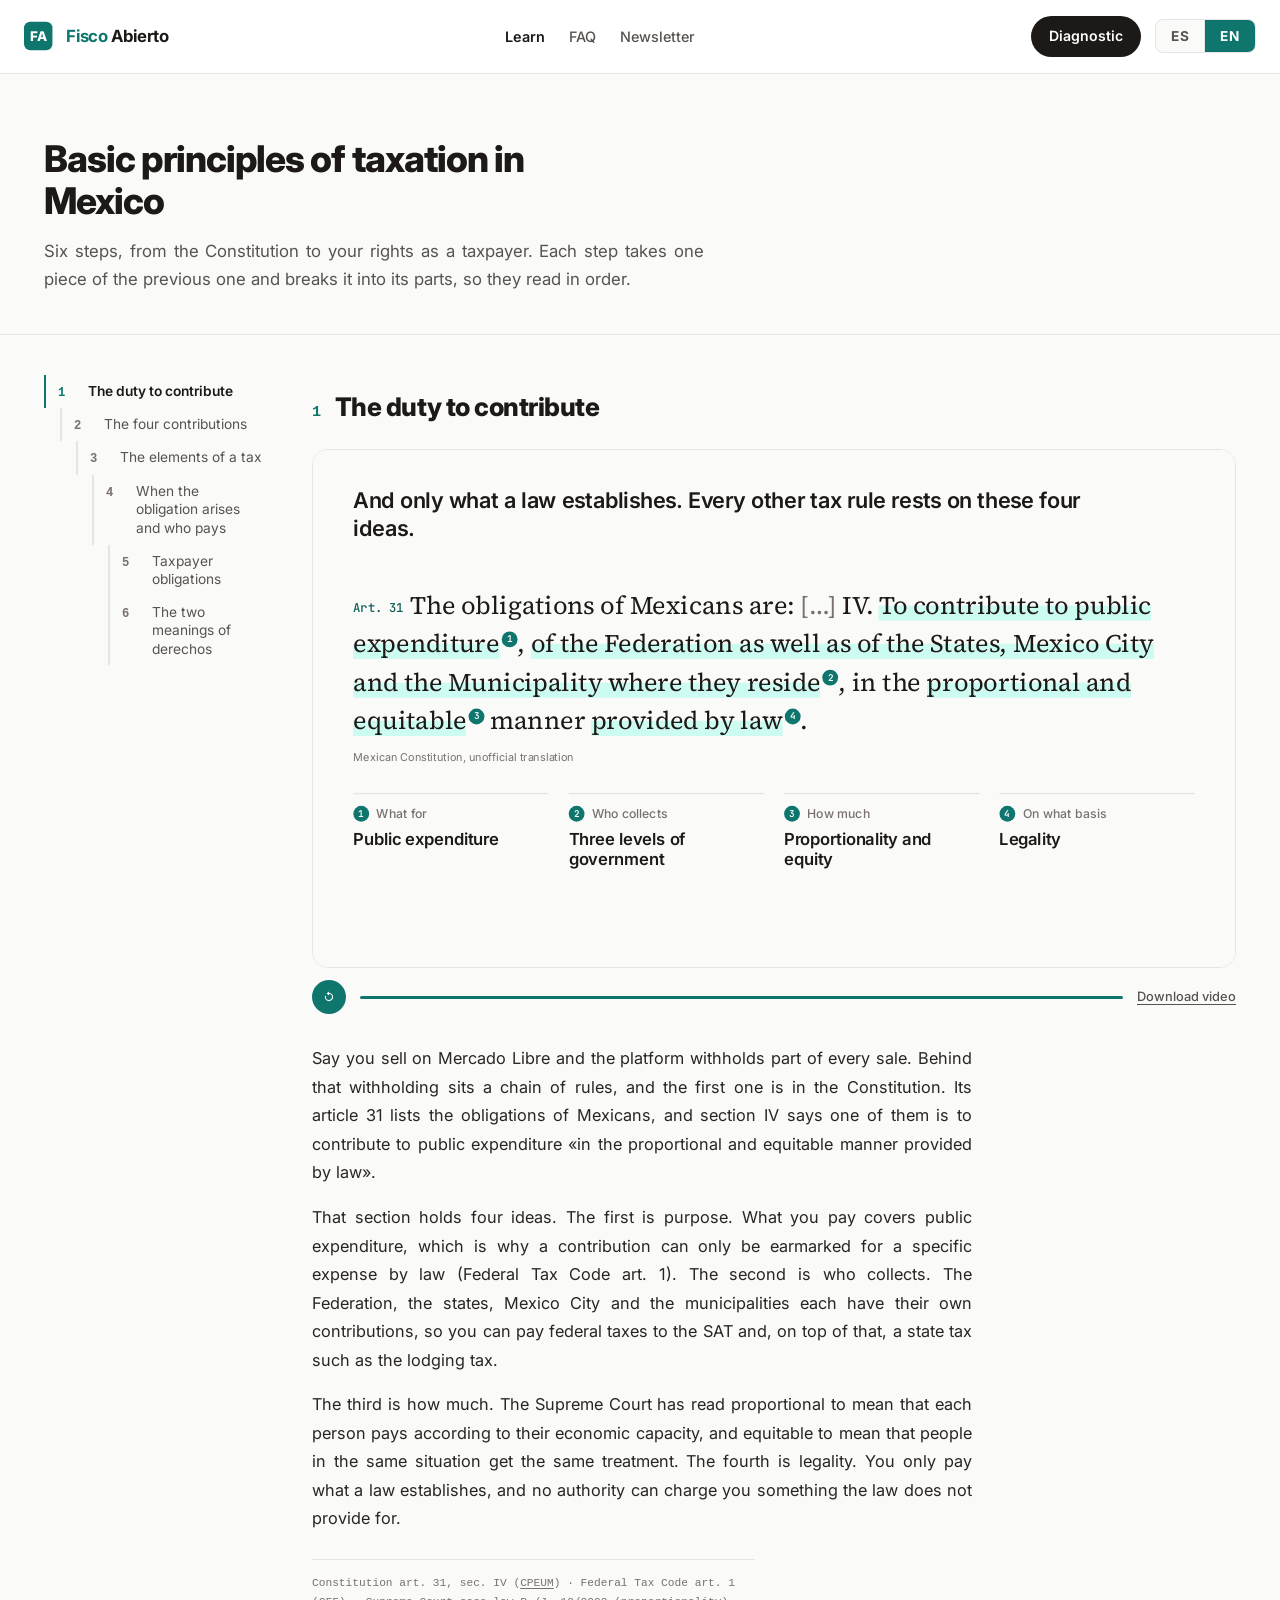
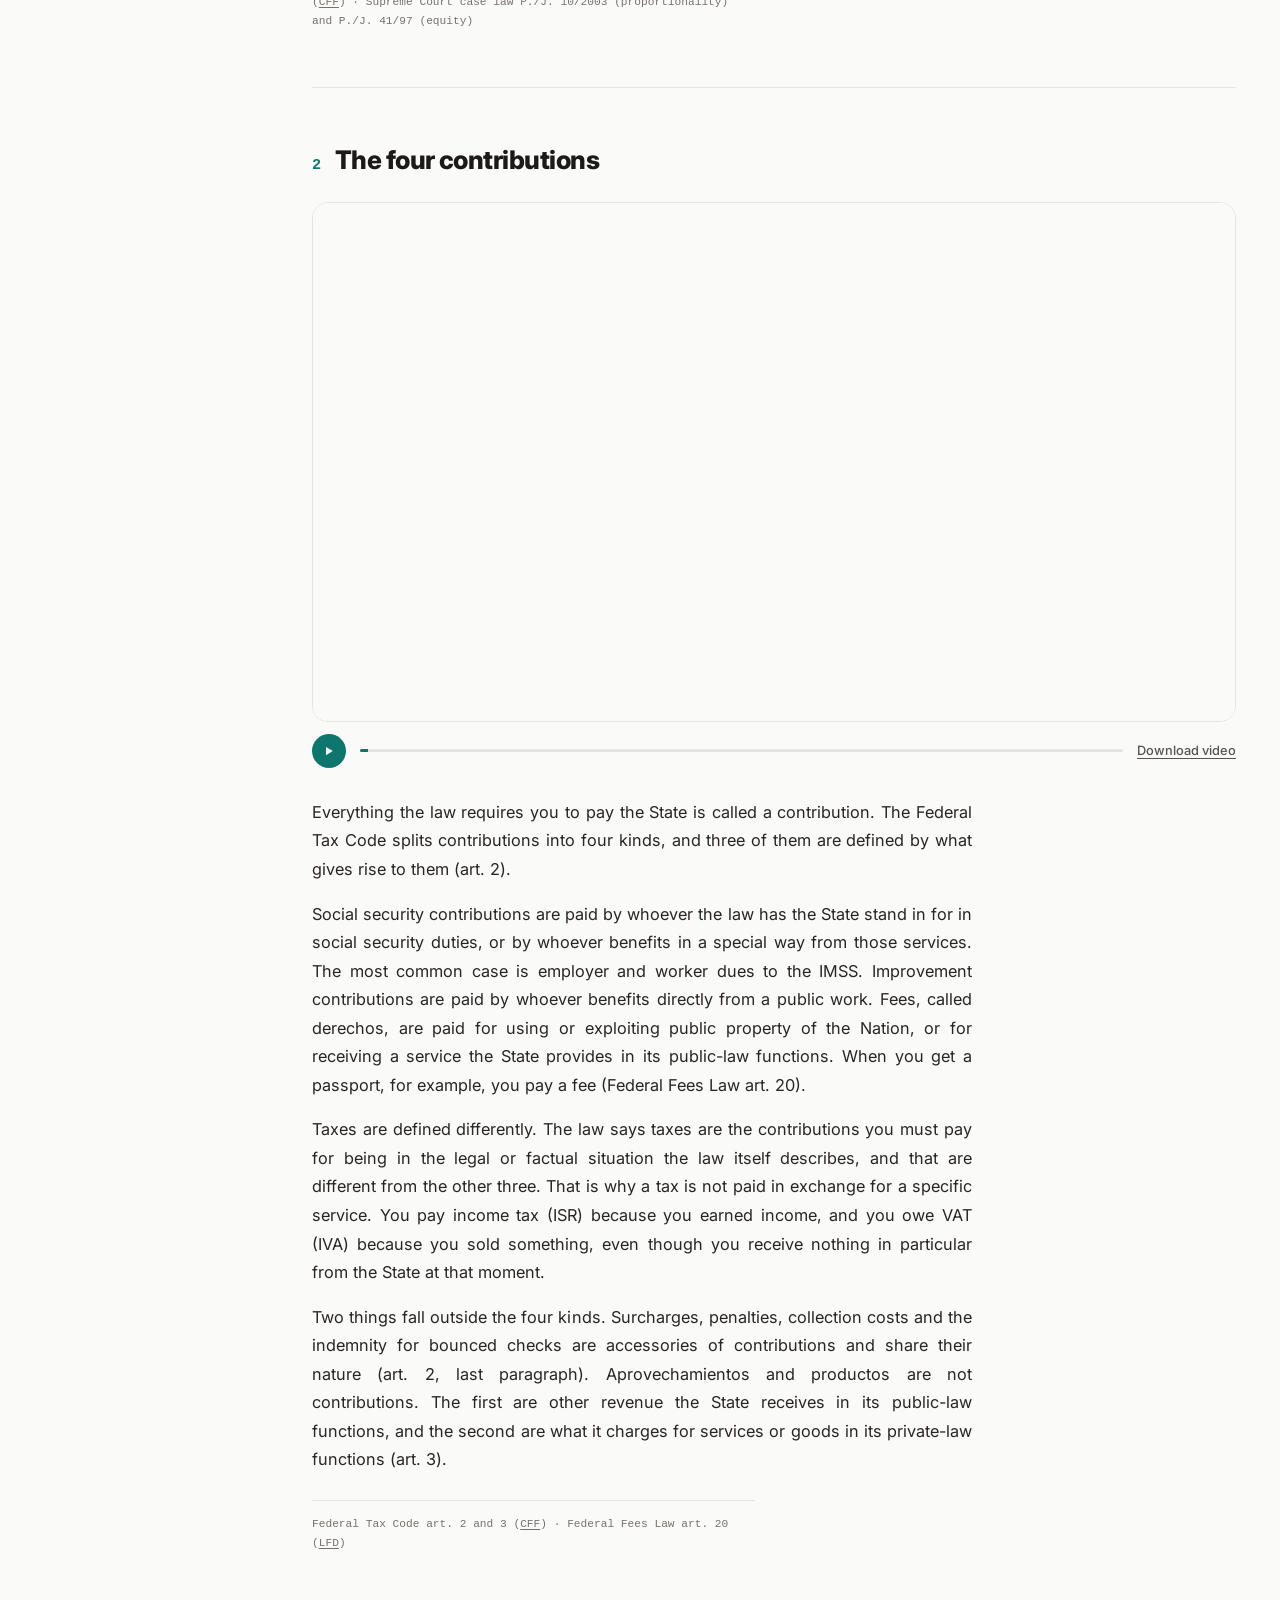
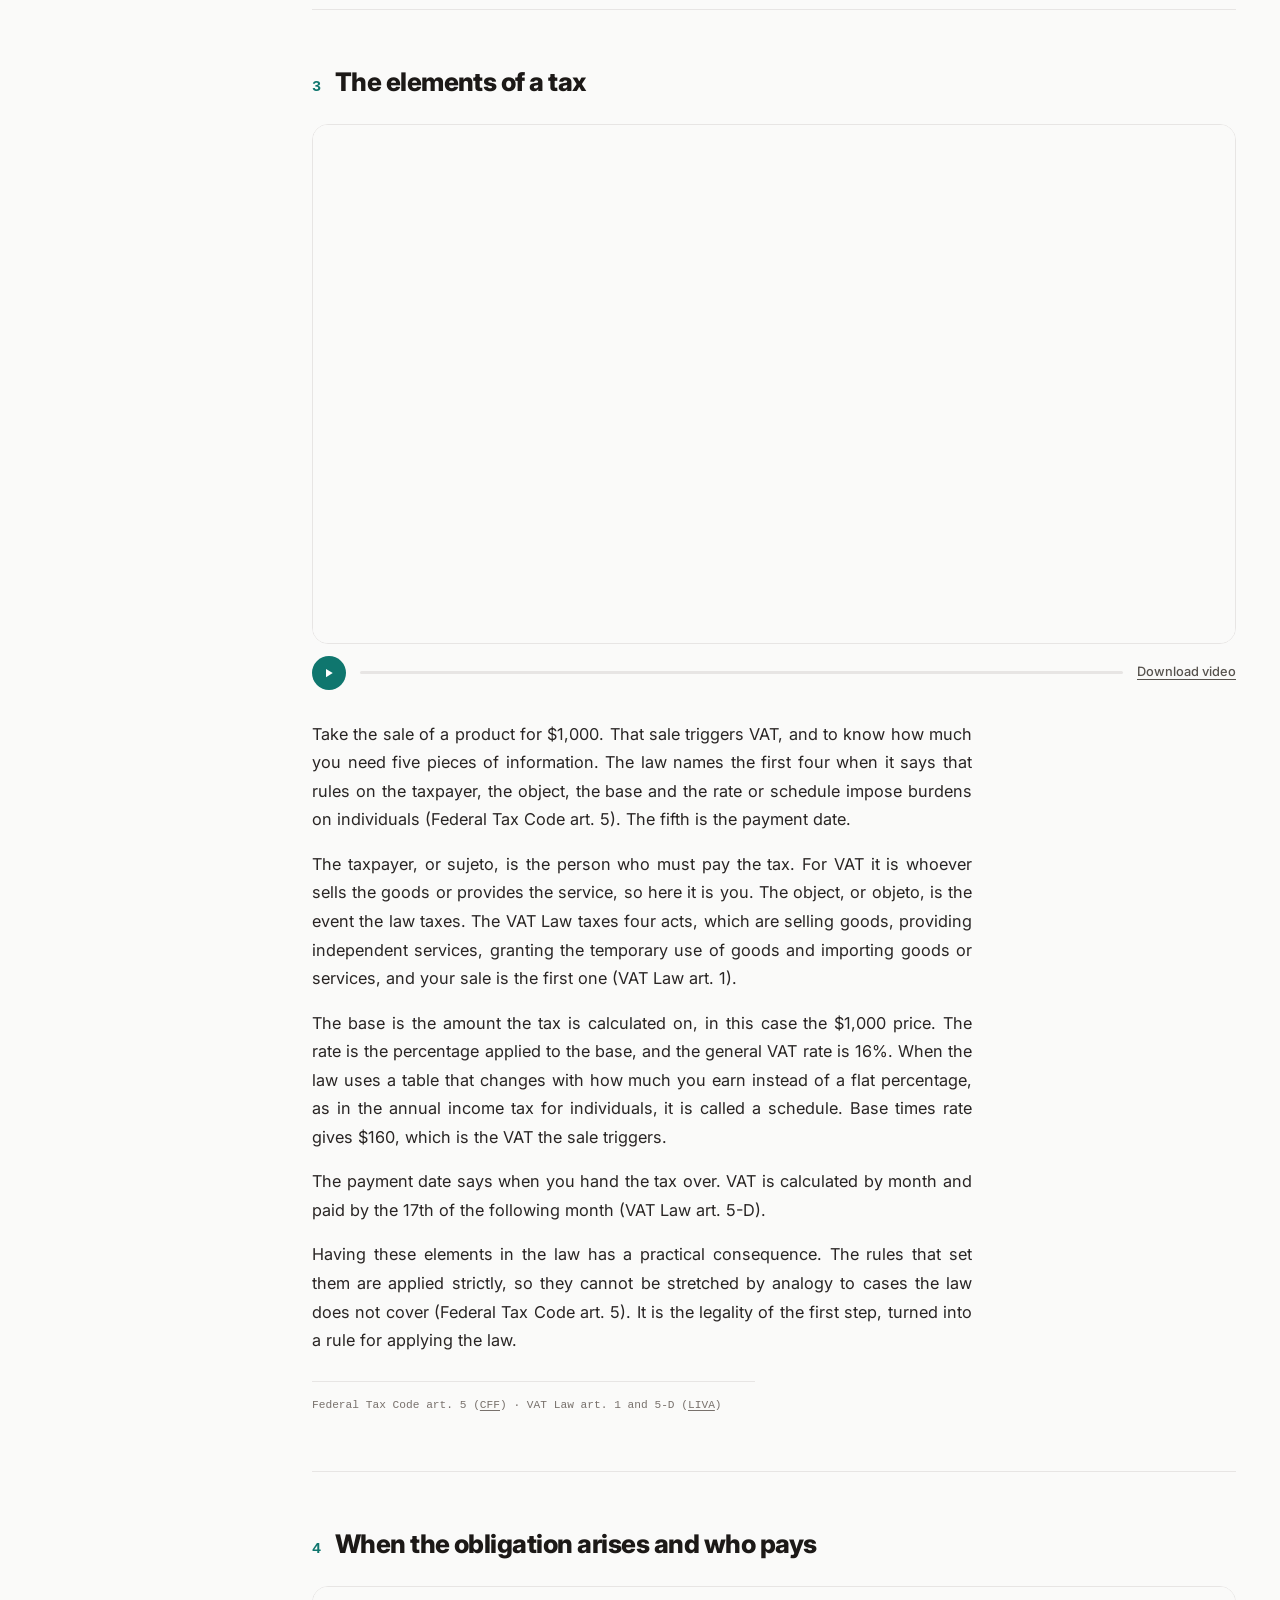
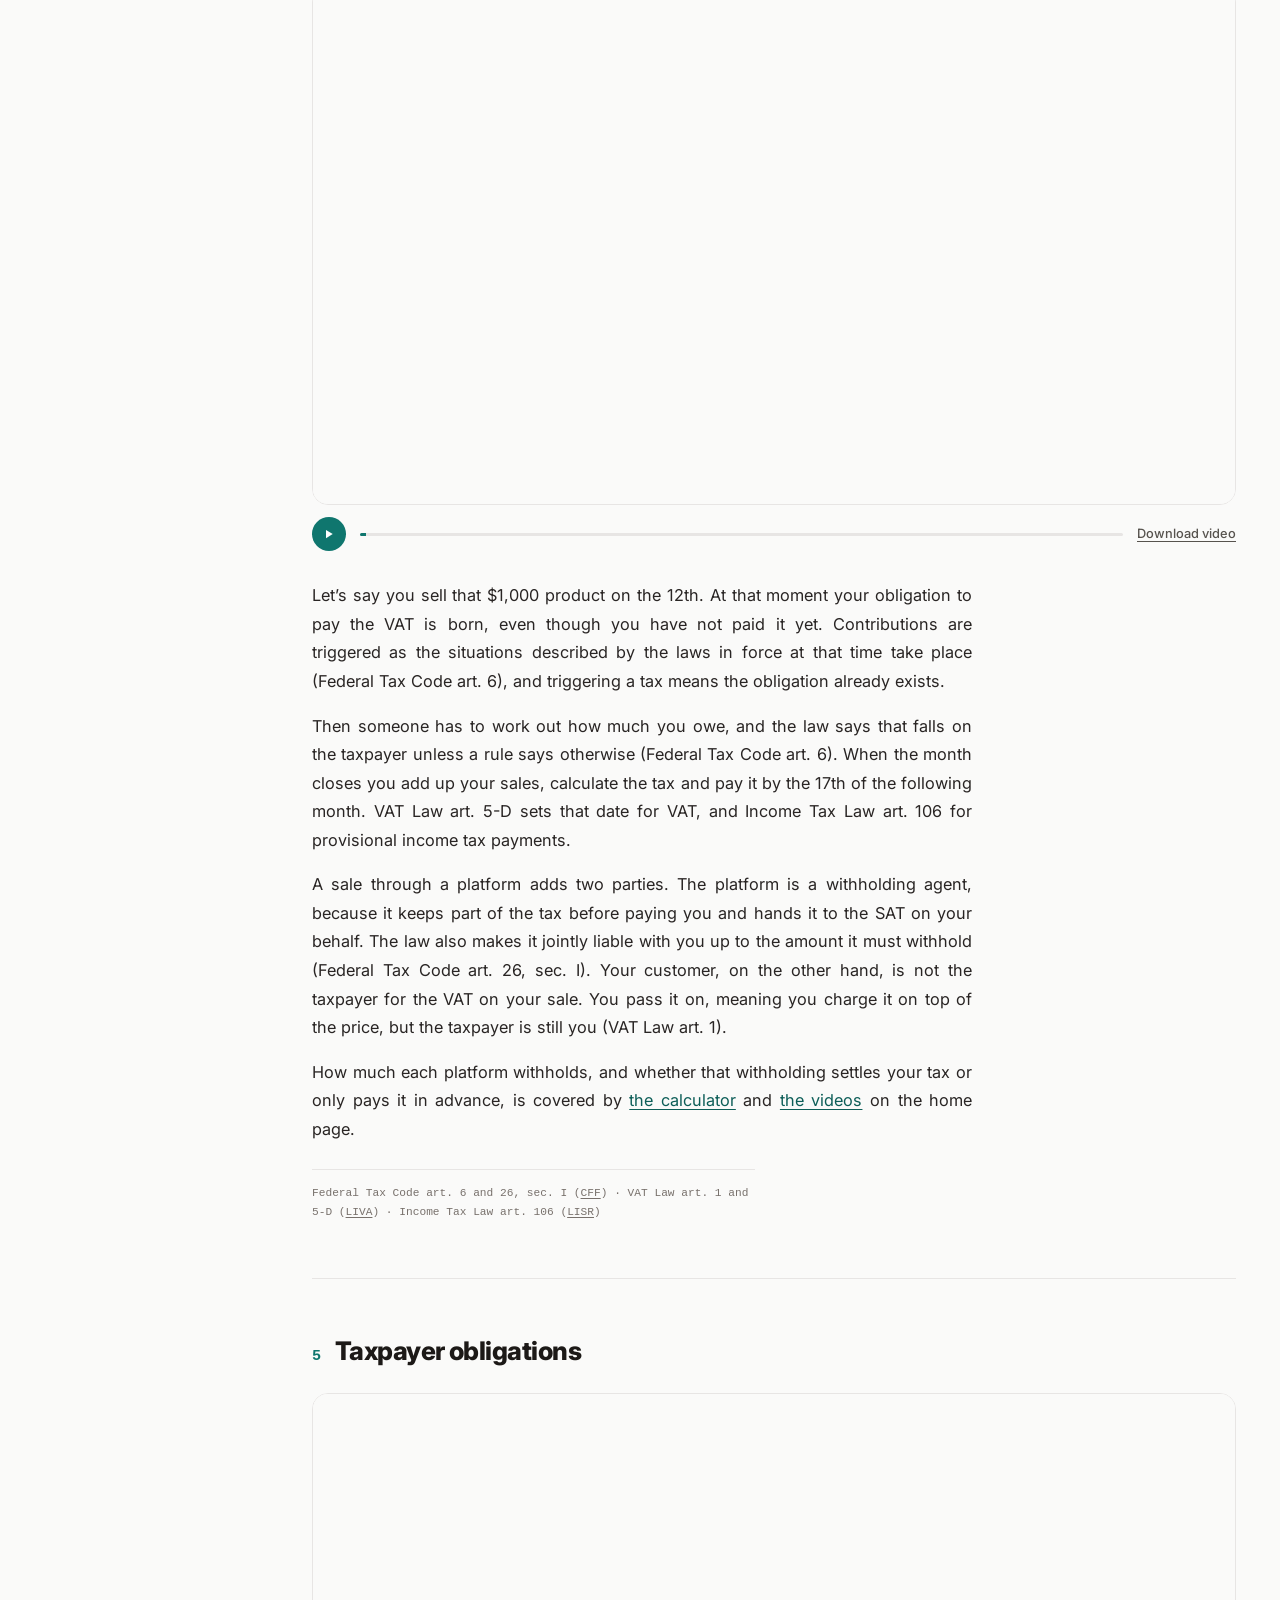
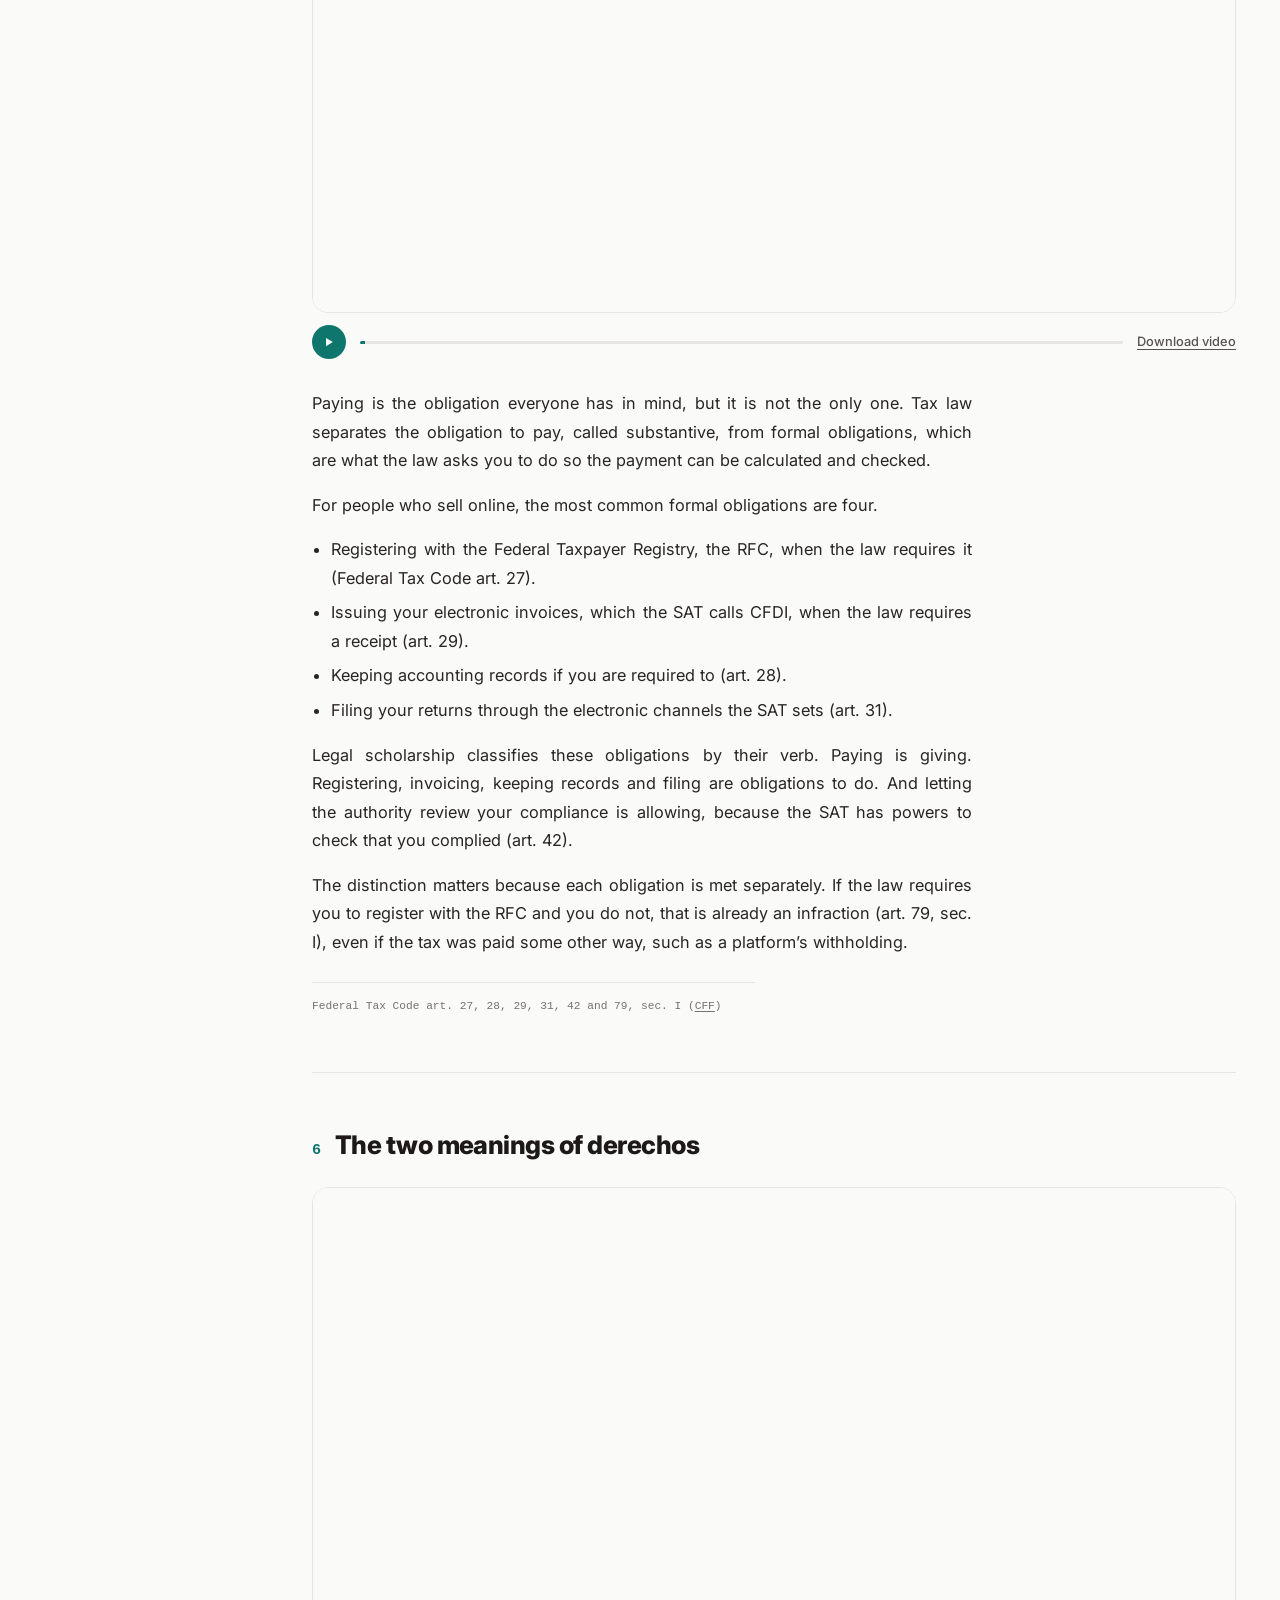
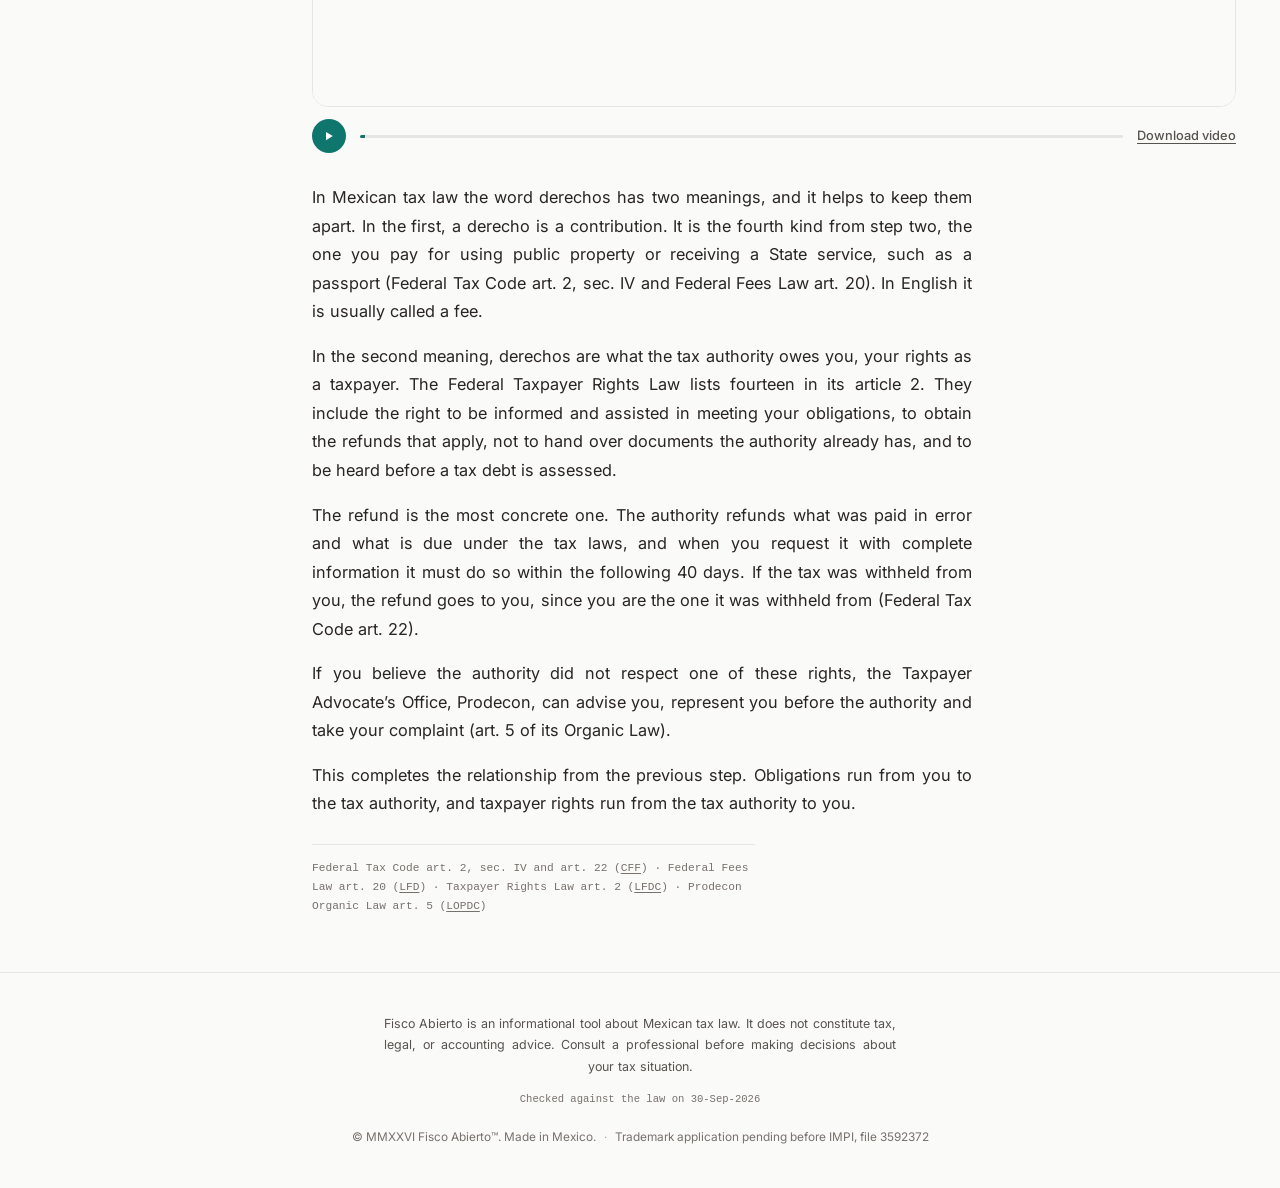
==== aprende/index.html @ 0a4b6235 "Página Aprende con láminas; sitio, láminas y videos en usted; prosa justificada" ====
<!DOCTYPE html>
<html lang="es">
<head>
    <meta charset="UTF-8">
    <meta name="viewport" content="width=device-width, initial-scale=1.0">
    <title>Aprende | Fisco Abierto</title>
    <link rel="icon" type="image/svg+xml" href="../favicon.svg">
    <meta name="description" content="Principios básicos de los impuestos en México, en seis pasos con animaciones: qué es una contribución, qué es un impuesto, cuándo nace la obligación, obligaciones y derechos del contribuyente.">
    <link rel="preconnect" href="https://fonts.googleapis.com">
    <link rel="preconnect" href="https://fonts.gstatic.com" crossorigin>
    <link href="https://fonts.googleapis.com/css2?family=Inter:wght@400;500;600;700;800&display=swap" rel="stylesheet">
    <style>
        :root {
            --color-bg: #FAFAF9;
            --color-surface: #FFFFFF;
            --color-text: #1C1917;
            --color-text-secondary: #57534E;
            --color-text-muted: #78716C;
            --color-accent: #0F766E;
            --color-accent-light: #CCFBF1;
            --color-accent-dark: #0D5E58;
            --color-border: #E7E5E4;
            --mono: ui-monospace, SFMono-Regular, Menlo, monospace;
        }
        * { margin: 0; padding: 0; box-sizing: border-box; }
        html { scroll-padding-top: 90px; }
        body {
            font-family: 'Inter', system-ui, -apple-system, sans-serif;
            background: var(--color-bg);
            color: var(--color-text);
            line-height: 1.6;
            -webkit-font-smoothing: antialiased;
        }
        .container { max-width: 1240px; margin: 0 auto; padding: 0 24px; }

        /* NAV: el mismo del sitio. Aquí el botón de Diagnóstico se ve siempre,
           porque esta página no tiene el botón del hero. */
        nav#topnav {
            background: var(--color-surface);
            border-bottom: 1px solid var(--color-border);
            padding: 16px 0;
            position: sticky;
            top: 0;
            z-index: 100;
            transition: padding 0.25s ease;
        }
        nav#topnav .container { display: flex; justify-content: space-between; align-items: center; max-width: 1560px; }
        nav#topnav.shrunk { padding: 8px 0; }
        .logo { display: inline-flex; align-items: center; gap: 10px; text-decoration: none; }
        .logo-badge { height: 32px; width: auto; flex-shrink: 0; }
        .logo-word { display: inline-flex; gap: 0.18em; white-space: nowrap; overflow: hidden; max-width: 240px; font-size: 1.05rem; font-weight: 700; letter-spacing: -0.01em; }
        .logo-word-a { color: var(--color-accent); }
        .logo-word-b { color: var(--color-text); }
        .nav-right { display: inline-flex; align-items: center; gap: 14px; }
        .nav-links { display: flex; gap: 24px; }
        .nav-links a { text-decoration: none; color: var(--color-text-secondary); font-size: 0.9rem; font-weight: 500; transition: color 0.2s; }
        .nav-links a[aria-current="page"] { color: var(--color-text); font-weight: 600; }
        @media (hover: hover) { .nav-links a:hover { color: var(--color-accent); } }
        .nav-cta { background: var(--color-text); color: #FFFFFF; text-decoration: none; font-size: 0.88rem; font-weight: 600; padding: 9px 18px; border-radius: 999px; white-space: nowrap; transition: background-color 0.2s; }
        @media (hover: hover) { .nav-cta:hover { background: var(--color-accent); } }
        .lang-switch { display: inline-flex; border: 1px solid var(--color-border); border-radius: 8px; overflow: hidden; background: var(--color-bg); flex-shrink: 0; }
        .lang-btn { appearance: none; -webkit-appearance: none; background: none; border: none; font-family: inherit; font-size: 0.85rem; font-weight: 700; letter-spacing: 0.06em; color: var(--color-text-secondary); padding: 8px 15px; cursor: pointer; transition: background-color 0.2s, color 0.2s; }
        .lang-btn + .lang-btn { border-left: 1px solid var(--color-border); }
        @media (hover: hover) { .lang-btn:hover { color: var(--color-accent); } }
        .lang-btn.active { background: var(--color-accent); color: #FFFFFF; }
        .lang-btn:focus-visible, .nav-links a:focus-visible, .nav-cta:focus-visible, .logo:focus-visible { outline: 2px solid var(--color-accent); outline-offset: 2px; }
        @media (prefers-reduced-motion: reduce) { nav#topnav, .nav-links a, .nav-cta, .lang-btn { transition: none; } }

        /* ENCABEZADO */
        .ap-head { padding: 64px 0 40px; border-bottom: 1px solid var(--color-border); }
        .ap-head h1 { font-size: 2.3rem; font-weight: 800; letter-spacing: -0.025em; line-height: 1.15; max-width: 22ch; }
        .ap-head p { margin-top: 16px; font-size: 1.05rem; color: var(--color-text-secondary); line-height: 1.65; max-width: 60ch; }

        /* CUERPO: escalera fija a la izquierda y peldaños a la derecha. */
        .ap-body { display: grid; grid-template-columns: 220px minmax(0, 1fr); gap: 48px; align-items: start; }

        /* La escalera: la sangría de cada peldaño es su profundidad. Cada uno
           se explica con las piezas del de abajo; el 5 y el 6 comparten nivel
           porque son las dos caras de la misma relación. */
        .ap-escalera { position: sticky; top: 96px; padding: 40px 0; }
        .ap-escalera ol { list-style: none; }
        .ap-escalera li { position: relative; padding-left: calc(var(--nivel) * 16px); }
        .ap-escalera a {
            display: grid; grid-template-columns: 22px 1fr; gap: 8px; align-items: baseline;
            padding: 7px 0 7px 12px; border-left: 2px solid var(--color-border);
            color: var(--color-text-secondary); text-decoration: none; font-size: 0.86rem; line-height: 1.35;
            transition: color 0.2s, border-color 0.2s;
        }
        .ap-escalera .n { font-family: var(--mono); font-size: 0.76rem; font-weight: 600; color: var(--color-text-muted); }
        .ap-escalera a[aria-current="step"] { color: var(--color-text); border-left-color: var(--color-accent); font-weight: 600; }
        .ap-escalera a[aria-current="step"] .n { color: var(--color-accent); }
        @media (hover: hover) { .ap-escalera a:hover { color: var(--color-accent); } }
        .ap-escalera a:focus-visible { outline: 2px solid var(--color-accent); outline-offset: 2px; }

        .ap-p { padding: 56px 0; border-bottom: 1px solid var(--color-border); }
        .ap-p:last-child { border-bottom: 0; }
        .ap-p h2 { display: flex; align-items: baseline; gap: 14px; font-size: 1.6rem; font-weight: 800; letter-spacing: -0.02em; line-height: 1.25; }
        .ap-p h2 .n { font-family: var(--mono); font-size: 0.95rem; font-weight: 600; color: var(--color-accent); flex: none; }

        /* Lámina en vivo: la misma fuente que el video descargable. */
        .ap-lamina { margin: 26px 0 0; }
        .ap-marco { position: relative; aspect-ratio: 16 / 9; border: 1px solid var(--color-border); border-radius: 16px; overflow: hidden; background: #FAFAF9; }
        .ap-marco iframe { position: absolute; inset: 0; width: 100%; height: 100%; border: 0; display: block; }
        .ap-ctl { display: flex; align-items: center; gap: 14px; margin-top: 12px; }
        .ap-play {
            appearance: none; -webkit-appearance: none; cursor: pointer; flex: none;
            width: 34px; height: 34px; border-radius: 50%; display: grid; place-items: center;
            background: var(--color-accent); border: 0;
        }
        @media (hover: hover) { .ap-play:hover { background: var(--color-accent-dark); } }
        .ap-play:focus-visible { outline: 2px solid var(--color-accent); outline-offset: 3px; }
        .ap-play svg { width: 12px; height: 12px; fill: #FFFFFF; }
        .ap-play path { display: none; }
        .ap-play[data-estado="play"] .i-play, .ap-play[data-estado="pause"] .i-pause, .ap-play[data-estado="replay"] .i-replay { display: inline; }
        .ap-track { flex: 1; height: 3px; border-radius: 3px; background: var(--color-border); overflow: hidden; }
        .ap-fill { display: block; height: 100%; width: 0; background: var(--color-accent); }
        .ap-dl { flex: none; font-size: 0.8rem; font-weight: 500; color: var(--color-text-secondary); text-decoration: underline; text-underline-offset: 3px; }
        @media (hover: hover) { .ap-dl:hover { color: var(--color-accent); } }
        .ap-dl:focus-visible { outline: 2px solid var(--color-accent); outline-offset: 2px; }

        .ap-texto { margin-top: 30px; max-width: 66ch; }
        .ap-texto p, .ap-texto li { font-size: 1.02rem; line-height: 1.75; color: #292524; }
        .ap-texto p + p, .ap-texto ul + p, .ap-texto p + ul { margin-top: 16px; }
        .ap-texto ul { padding-left: 1.2em; }
        .ap-texto li + li { margin-top: 6px; }
        .ap-texto a { color: var(--color-accent-dark); text-underline-offset: 3px; }
        .ap-texto q { quotes: '«' '»'; }

        .blk-foot { margin-top: 26px; padding-top: 14px; border-top: 1px solid var(--color-border); font-family: var(--mono); font-size: 0.7rem; color: var(--color-text-muted); line-height: 1.7; max-width: 66ch; }
        .blk-foot a { color: inherit; text-decoration: underline; text-underline-offset: 2px; }
        @media (hover: hover) { .blk-foot a:hover { color: var(--color-accent); } }
        .verif { margin-top: 10px; font-family: var(--mono); font-size: 0.66rem; color: var(--color-text-muted); line-height: 1.7; }
        .verif:empty { display: none; }
        .verif-date { white-space: nowrap; }

        footer { padding: 40px 0; border-top: 1px solid var(--color-border); text-align: center; }
        .footer-fine { max-width: 64ch; margin: 0 auto; font-size: 0.78rem; color: var(--color-text-secondary); line-height: 1.7; }
        .footer-copy { margin-top: 18px; font-size: 0.74rem; color: var(--color-text-muted); line-height: 1.8; }
        .footer-copy .sep { margin: 0 8px; opacity: 0.6; }
        .footer-mark { white-space: nowrap; }
        footer .verif { margin-top: 14px; }

        @media (max-width: 1000px) {
            .ap-body { grid-template-columns: minmax(0, 1fr); gap: 0; }
            .ap-escalera { position: static; padding: 28px 0 8px; border-bottom: 1px solid var(--color-border); }
        }
        @media (max-width: 600px) {
            nav#topnav { padding: 9px 0; }
            nav#topnav .container { flex-wrap: wrap; row-gap: 7px; }
            .logo { gap: 7px; }
            .logo-badge { height: 27px; }
            .logo-word { font-size: 0.92rem; max-width: 200px; }
            .nav-right { gap: 8px; }
            .nav-cta { padding: 6px 12px; font-size: 0.78rem; }
            .nav-links { gap: 14px; order: 3; flex-basis: 100%; justify-content: center; }
            .nav-links a { font-size: 0.82rem; }
            .lang-btn { padding: 5px 9px; font-size: 0.76rem; }
            .ap-head { padding: 40px 0 28px; }
            .ap-head h1 { font-size: 1.7rem; }
            .ap-head p { font-size: 0.98rem; }
            .ap-p { padding: 40px 0; }
            .ap-p h2 { font-size: 1.3rem; gap: 10px; }
            .ap-marco { aspect-ratio: 4 / 5; border-radius: 14px; }
            .ap-texto p, .ap-texto li { font-size: 0.98rem; }
            .footer-copy .sep { display: none; }
            .footer-mark { display: block; }
        }
        /* Prosa justificada (30 sep 2026, José), igual que en la página
           principal: el texto corrido bajo cada lámina y la entradilla. */
        .ap-head p, .ap-texto p, .ap-texto li, .footer-fine {
            text-align: justify;
            -webkit-hyphens: auto;
            hyphens: auto;
        }
        .footer-fine { text-align-last: center; }
        @media (prefers-reduced-motion: reduce) { .ap-escalera a { transition: none; } }
    </style>
</head>
<body>

<nav id="topnav" aria-label="Principal" data-i18n-aria="nav.main">
    <div class="container">
        <a href="../" class="logo" aria-label="Fisco Abierto" data-con-idioma="../">
            <svg class="logo-badge" viewBox="0 0 36 36" xmlns="http://www.w3.org/2000/svg" aria-hidden="true">
                <rect x="0" y="2" width="32" height="32" rx="7" fill="#0F766E"/>
                <text x="16" y="23.5" font-family="Inter, system-ui, sans-serif" font-size="15" font-weight="800" fill="#FFFFFF" text-anchor="middle" letter-spacing="-0.5">FA</text>
            </svg>
            <span class="logo-word" aria-hidden="true"><span class="logo-word-a">Fisco</span><span class="logo-word-b">Abierto</span></span>
        </a>
        <div class="nav-links">
            <a href="./" aria-current="page" data-i18n="nav.learn">Aprende</a>
            <a href="../#faq" data-con-idioma="../" data-ancla="#faq" data-i18n="nav.faq">FAQ</a>
            <a href="../#newsletter" data-con-idioma="../" data-ancla="#newsletter" data-i18n="nav.newsletter">Newsletter</a>
        </div>
        <div class="nav-right">
            <a href="../#diagnostico" class="nav-cta" data-con-idioma="../" data-ancla="#diagnostico" data-i18n="nav.diagnostic">Diagnóstico</a>
            <div class="lang-switch" role="group" aria-label="Idioma / Language">
                <button type="button" class="lang-btn" data-lang="es" lang="es" aria-pressed="true">ES</button>
                <button type="button" class="lang-btn" data-lang="en" lang="en" aria-pressed="false">EN</button>
            </div>
        </div>
    </div>
</nav>

<main>
<header class="ap-head">
    <div class="container">
        <h1 data-i18n="ap.title">Principios básicos de los impuestos en México</h1>
        <p data-i18n="ap.lead">Seis pasos, de la Constitución a sus derechos como contribuyente. Cada paso toma una pieza del anterior y la abre en sus partes, así que se leen en orden.</p>
    </div>
</header>

<div class="container ap-body">
    <nav class="ap-escalera" aria-label="Pasos" data-i18n-aria="ap.steps">
        <ol>
            <li style="--nivel: 0"><a href="#p1"><span class="n">1</span><span data-i18n="p1.nav">El deber de contribuir</span></a></li>
            <li style="--nivel: 1"><a href="#p2"><span class="n">2</span><span data-i18n="p2.nav">Las cuatro contribuciones</span></a></li>
            <li style="--nivel: 2"><a href="#p3"><span class="n">3</span><span data-i18n="p3.nav">Los elementos de un impuesto</span></a></li>
            <li style="--nivel: 3"><a href="#p4"><span class="n">4</span><span data-i18n="p4.nav">Cuándo nace la obligación y quién paga</span></a></li>
            <li style="--nivel: 4"><a href="#p5"><span class="n">5</span><span data-i18n="p5.nav">Obligaciones del contribuyente</span></a></li>
            <li style="--nivel: 4"><a href="#p6"><span class="n">6</span><span data-i18n="p6.nav">Los dos sentidos de «derechos»</span></a></li>
        </ol>
    </nav>

    <div class="ap-pasos">
<!-- PASO 1 -->
<section class="ap-p" id="p1" aria-labelledby="p1t">
    <h2 id="p1t"><span class="n">1</span><span data-i18n="p1.title">El deber de contribuir</span></h2>
    <figure class="ap-lamina" data-lamina="p1" data-video="deber-de-contribuir">
        <div class="ap-marco"><iframe title="Animación: el deber de contribuir" data-i18n-title="p1.frame" loading="lazy" tabindex="-1" aria-hidden="true"></iframe></div>
        <figcaption class="ap-ctl">
            <button type="button" class="ap-play" aria-label="Reproducir" data-i18n-aria="ap.play" data-estado="play"><svg viewBox="0 0 16 16" aria-hidden="true" focusable="false"><path class="i-play" d="M4 2.5v11l9-5.5z"/><path class="i-pause" d="M4 2.5h3v11H4zM9 2.5h3v11H9z"/><path class="i-replay" d="M8 2.5a5.5 5.5 0 1 1-5.2 3.7l1.4.5A4 4 0 1 0 8 4v2L4.8 3.2 8 .5z"/></svg></button>
            <span class="ap-track" aria-hidden="true"><span class="ap-fill"></span></span>
            <a class="ap-dl" href="videos/deber-de-contribuir-es.mp4" download data-i18n="ap.download">Descargar video</a>
        </figcaption>
    </figure>
    <div class="ap-texto">
        <p data-i18n="p1.a">Suponga que vende por Mercado Libre y que la plataforma le retiene una parte de cada venta. Detrás de esa retención hay una cadena de reglas, y la primera está en la Constitución. Su artículo 31 enumera las obligaciones de los mexicanos, y la fracción IV dice que una de ellas es contribuir para los gastos públicos <q>de la manera proporcional y equitativa que dispongan las leyes</q>.</p>
        <p data-i18n="p1.b">Esa fracción contiene cuatro ideas. La primera es el destino. Lo que usted paga cubre el gasto público. Por eso una contribución solo puede asignarse a un gasto específico mediante una ley (art. 1 CFF). La segunda es quién cobra. La Federación, los estados, la Ciudad de México y los municipios tienen cada uno sus contribuciones. Eso explica que pueda pagar impuestos federales al SAT y, además, uno estatal, como el impuesto sobre hospedaje.</p>
        <p data-i18n="p1.c">La tercera es cuánto. La Suprema Corte ha interpretado que proporcional significa que cada quien paga según su capacidad económica, y que equitativo significa que quienes están en la misma situación reciben el mismo trato. La cuarta es la legalidad. Solo paga lo que establece una ley. Y ninguna autoridad puede cobrarle algo que la ley no prevé.</p>
    </div>
    <p class="blk-foot" data-i18n="p1.src">Art. 31, fr. IV <a href="https://www.diputados.gob.mx/LeyesBiblio/pdf/CPEUM.pdf" target="_blank" rel="noopener noreferrer">CPEUM</a> · Art. 1 <a href="https://www.diputados.gob.mx/LeyesBiblio/pdf/CFF.pdf" target="_blank" rel="noopener noreferrer">CFF</a> · SCJN, jurisprudencia P./J. 10/2003 (proporcionalidad) y P./J. 41/97 (equidad)</p>
</section>

<!-- PASO 2 -->
<section class="ap-p" id="p2" aria-labelledby="p2t">
    <h2 id="p2t"><span class="n">2</span><span data-i18n="p2.title">Las cuatro contribuciones</span></h2>
    <figure class="ap-lamina" data-lamina="p2" data-video="contribuciones">
        <div class="ap-marco"><iframe title="Animación: las cuatro contribuciones" data-i18n-title="p2.frame" loading="lazy" tabindex="-1" aria-hidden="true"></iframe></div>
        <figcaption class="ap-ctl">
            <button type="button" class="ap-play" aria-label="Reproducir" data-i18n-aria="ap.play" data-estado="play"><svg viewBox="0 0 16 16" aria-hidden="true" focusable="false"><path class="i-play" d="M4 2.5v11l9-5.5z"/><path class="i-pause" d="M4 2.5h3v11H4zM9 2.5h3v11H9z"/><path class="i-replay" d="M8 2.5a5.5 5.5 0 1 1-5.2 3.7l1.4.5A4 4 0 1 0 8 4v2L4.8 3.2 8 .5z"/></svg></button>
            <span class="ap-track" aria-hidden="true"><span class="ap-fill"></span></span>
            <a class="ap-dl" href="videos/contribuciones-es.mp4" download data-i18n="ap.download">Descargar video</a>
        </figcaption>
    </figure>
    <div class="ap-texto">
        <p data-i18n="p2.a">Todo lo que la ley lo obliga a pagar al Estado se llama contribución. El Código Fiscal de la Federación las divide en cuatro clases, y tres de ellas se definen por lo que las origina (art. 2 CFF).</p>
        <p data-i18n="p2.b">Las aportaciones de seguridad social las paga quien la ley sustituye por el Estado en obligaciones de seguridad social, o quien se beneficia de manera especial de esos servicios. El caso más común son las cuotas obrero-patronales al IMSS. Las contribuciones de mejoras las paga quien se beneficia de manera directa por una obra pública. Los derechos se pagan por usar o aprovechar un bien del dominio público de la Nación, o por recibir un servicio que el Estado presta en sus funciones de derecho público. Por ejemplo, cuando tramita su pasaporte paga un derecho (art. 20 LFD).</p>
        <p data-i18n="p2.c">El impuesto se define de otra forma. La ley dice que son impuestos las contribuciones que debe pagar por estar en la situación jurídica o de hecho que la propia ley prevé, y que son distintas de las otras tres. Por eso un impuesto no se paga a cambio de un servicio concreto. Paga ISR porque obtuvo un ingreso, y causa IVA porque vendió, aunque en ese momento no reciba nada en particular del Estado.</p>
        <p data-i18n="p2.d">Dos cosas quedan fuera de las cuatro clases. Los recargos, las sanciones, los gastos de ejecución y la indemnización por cheques no pagados son accesorios de las contribuciones y siguen su misma naturaleza (art. 2, último párrafo CFF). También quedan fuera los aprovechamientos y los productos, que no son contribuciones. Los primeros son otros ingresos que el Estado recibe por funciones de derecho público, y los segundos son lo que cobra por servicios o bienes en funciones de derecho privado (art. 3 CFF).</p>
    </div>
    <p class="blk-foot" data-i18n="p2.src">Arts. 2 y 3 <a href="https://www.diputados.gob.mx/LeyesBiblio/pdf/CFF.pdf" target="_blank" rel="noopener noreferrer">CFF</a> · Art. 20 <a href="https://www.diputados.gob.mx/LeyesBiblio/pdf/LFD.pdf" target="_blank" rel="noopener noreferrer">LFD</a></p>
</section>

<!-- PASO 3 -->
<section class="ap-p" id="p3" aria-labelledby="p3t">
    <h2 id="p3t"><span class="n">3</span><span data-i18n="p3.title">Los elementos de un impuesto</span></h2>
    <figure class="ap-lamina" data-lamina="p3" data-video="elementos-del-impuesto">
        <div class="ap-marco"><iframe title="Animación: los elementos de un impuesto" data-i18n-title="p3.frame" loading="lazy" tabindex="-1" aria-hidden="true"></iframe></div>
        <figcaption class="ap-ctl">
            <button type="button" class="ap-play" aria-label="Reproducir" data-i18n-aria="ap.play" data-estado="play"><svg viewBox="0 0 16 16" aria-hidden="true" focusable="false"><path class="i-play" d="M4 2.5v11l9-5.5z"/><path class="i-pause" d="M4 2.5h3v11H4zM9 2.5h3v11H9z"/><path class="i-replay" d="M8 2.5a5.5 5.5 0 1 1-5.2 3.7l1.4.5A4 4 0 1 0 8 4v2L4.8 3.2 8 .5z"/></svg></button>
            <span class="ap-track" aria-hidden="true"><span class="ap-fill"></span></span>
            <a class="ap-dl" href="videos/elementos-del-impuesto-es.mp4" download data-i18n="ap.download">Descargar video</a>
        </figcaption>
    </figure>
    <div class="ap-texto">
        <p data-i18n="p3.a">Tome la venta de un producto en $1,000. Esa venta causa IVA, y para saber cuánto necesita cinco datos. Los cuatro primeros los nombra la ley, que dice que las normas que se refieren al sujeto, al objeto, a la base y a la tasa o tarifa establecen cargas a los particulares (art. 5 CFF). El quinto es la época de pago.</p>
        <p data-i18n="p3.b">El sujeto es la persona que debe pagar el impuesto. En el IVA es quien vende el bien o presta el servicio, así que aquí es usted. El objeto es el hecho que la ley grava. La Ley del IVA grava cuatro actos, que son vender bienes, prestar servicios independientes, dar bienes en uso o goce temporal e importar bienes o servicios, y su venta es el primero (art. 1 LIVA).</p>
        <p data-i18n="p3.c">La base es la cantidad sobre la que se calcula el impuesto, en este caso los $1,000 del precio. La tasa es el porcentaje que se aplica a la base, y la tasa general del IVA es 16%. Cuando en lugar de un porcentaje fijo la ley usa una tabla que cambia según cuánto gana, como en el ISR anual de las personas físicas, se habla de tarifa. Base por tasa da $160, que es el IVA que causa la venta.</p>
        <p data-i18n="p3.d">La época de pago dice cuándo entrega el impuesto. El IVA se calcula por mes y se paga a más tardar el día 17 del mes siguiente (art. 5-D LIVA).</p>
        <p data-i18n="p3.e">Que estos elementos estén en la ley tiene una consecuencia práctica. Las normas que los fijan se aplican de manera estricta (art. 5 CFF). Eso quiere decir que no pueden extenderse por analogía a casos que la ley no prevé. Es la legalidad del primer paso, convertida en una regla para aplicar la ley.</p>
    </div>
    <p class="blk-foot" data-i18n="p3.src">Art. 5 <a href="https://www.diputados.gob.mx/LeyesBiblio/pdf/CFF.pdf" target="_blank" rel="noopener noreferrer">CFF</a> · Arts. 1 y 5-D <a href="https://www.diputados.gob.mx/LeyesBiblio/pdf/LIVA.pdf" target="_blank" rel="noopener noreferrer">LIVA</a></p>
</section>

<!-- PASO 4 -->
<section class="ap-p" id="p4" aria-labelledby="p4t">
    <h2 id="p4t"><span class="n">4</span><span data-i18n="p4.title">Cuándo nace la obligación y quién paga</span></h2>
    <figure class="ap-lamina" data-lamina="p4" data-video="nace-la-obligacion">
        <div class="ap-marco"><iframe title="Animación: cuándo nace la obligación y quién paga" data-i18n-title="p4.frame" loading="lazy" tabindex="-1" aria-hidden="true"></iframe></div>
        <figcaption class="ap-ctl">
            <button type="button" class="ap-play" aria-label="Reproducir" data-i18n-aria="ap.play" data-estado="play"><svg viewBox="0 0 16 16" aria-hidden="true" focusable="false"><path class="i-play" d="M4 2.5v11l9-5.5z"/><path class="i-pause" d="M4 2.5h3v11H4zM9 2.5h3v11H9z"/><path class="i-replay" d="M8 2.5a5.5 5.5 0 1 1-5.2 3.7l1.4.5A4 4 0 1 0 8 4v2L4.8 3.2 8 .5z"/></svg></button>
            <span class="ap-track" aria-hidden="true"><span class="ap-fill"></span></span>
            <a class="ap-dl" href="videos/nace-la-obligacion-es.mp4" download data-i18n="ap.download">Descargar video</a>
        </figcaption>
    </figure>
    <div class="ap-texto">
        <p data-i18n="p4.a">Digamos que el día 12 vende ese producto de $1,000. En ese momento nace su obligación de pagar el IVA, aunque todavía no lo pague. Las contribuciones se causan conforme ocurren las situaciones que prevén las leyes vigentes en ese momento (art. 6 CFF), y causar un impuesto quiere decir que la obligación ya existe.</p>
        <p data-i18n="p4.b">Después alguien tiene que calcular cuánto debe, y la ley dice que eso le corresponde al contribuyente, salvo que una norma diga otra cosa (art. 6 CFF). Entonces, al cerrar el mes, suma sus ventas, calcula el impuesto y lo paga a más tardar el día 17 del mes siguiente. Así lo fijan el art. 5-D LIVA para el IVA y el art. 106 LISR para los pagos provisionales de ISR.</p>
        <p data-i18n="p4.c">Una venta por plataforma agrega dos personas. La plataforma es retenedora, porque se queda con una parte del impuesto antes de depositarle y la entrega al SAT por usted. Además, la ley la hace responder junto con usted hasta por el monto que debe retener (art. 26, fr. I CFF). En cambio, su cliente no es contribuyente del IVA de su venta. Usted se lo traslada, es decir, se lo cobra encima del precio, pero el contribuyente sigue siendo usted (art. 1 LIVA).</p>
        <p data-i18n="p4.d">Cuánto retiene cada plataforma, y si esa retención cierra su cuenta o solo la adelanta, lo explican <a href="../#calculadora" data-con-idioma="../" data-ancla="#calculadora">la calculadora</a> y <a href="../#videos" data-con-idioma="../" data-ancla="#videos">los videos</a> de la página principal.</p>
    </div>
    <p class="blk-foot" data-i18n="p4.src">Arts. 6 y 26, fr. I <a href="https://www.diputados.gob.mx/LeyesBiblio/pdf/CFF.pdf" target="_blank" rel="noopener noreferrer">CFF</a> · Arts. 1 y 5-D <a href="https://www.diputados.gob.mx/LeyesBiblio/pdf/LIVA.pdf" target="_blank" rel="noopener noreferrer">LIVA</a> · Art. 106 <a href="https://www.diputados.gob.mx/LeyesBiblio/pdf/LISR.pdf" target="_blank" rel="noopener noreferrer">LISR</a></p>
</section>

<!-- PASO 5 -->
<section class="ap-p" id="p5" aria-labelledby="p5t">
    <h2 id="p5t"><span class="n">5</span><span data-i18n="p5.title">Obligaciones del contribuyente</span></h2>
    <figure class="ap-lamina" data-lamina="p5" data-video="obligaciones">
        <div class="ap-marco"><iframe title="Animación: obligaciones del contribuyente" data-i18n-title="p5.frame" loading="lazy" tabindex="-1" aria-hidden="true"></iframe></div>
        <figcaption class="ap-ctl">
            <button type="button" class="ap-play" aria-label="Reproducir" data-i18n-aria="ap.play" data-estado="play"><svg viewBox="0 0 16 16" aria-hidden="true" focusable="false"><path class="i-play" d="M4 2.5v11l9-5.5z"/><path class="i-pause" d="M4 2.5h3v11H4zM9 2.5h3v11H9z"/><path class="i-replay" d="M8 2.5a5.5 5.5 0 1 1-5.2 3.7l1.4.5A4 4 0 1 0 8 4v2L4.8 3.2 8 .5z"/></svg></button>
            <span class="ap-track" aria-hidden="true"><span class="ap-fill"></span></span>
            <a class="ap-dl" href="videos/obligaciones-es.mp4" download data-i18n="ap.download">Descargar video</a>
        </figcaption>
    </figure>
    <div class="ap-texto">
        <p data-i18n="p5.a">Pagar es la obligación que todos tienen en mente, pero no es la única. El derecho fiscal distingue la obligación de pagar, que se llama sustantiva, de las obligaciones formales, que son lo que la ley le pide hacer para que el pago se pueda calcular y comprobar.</p>
        <p data-i18n="p5.b">Para quien vende en línea, las formales más comunes son cuatro.</p>
        <ul>
            <li data-i18n="p5.l1">Inscribirse en el Registro Federal de Contribuyentes, el RFC, cuando la ley lo obliga (art. 27 CFF).</li>
            <li data-i18n="p5.l2">Emitir sus facturas electrónicas, que el SAT llama CFDI, cuando la ley exige un comprobante (art. 29 CFF).</li>
            <li data-i18n="p5.l3">Llevar contabilidad si está obligado a ello (art. 28 CFF).</li>
            <li data-i18n="p5.l4">Presentar sus declaraciones en los medios electrónicos que señala el SAT (art. 31 CFF).</li>
        </ul>
        <p data-i18n="p5.c">La doctrina clasifica estas obligaciones por su verbo. Pagar es dar. Inscribirse, facturar, llevar contabilidad y declarar son obligaciones de hacer. Y permitir que la autoridad revise su cumplimiento es tolerar, porque el SAT tiene facultades para comprobar que cumplió (art. 42 CFF).</p>
        <p data-i18n="p5.d">La distinción importa porque cada obligación se cumple por separado. Si la ley lo obliga a inscribirse en el RFC y no lo hace, eso ya es una infracción (art. 79, fr. I CFF), aunque el impuesto se haya pagado por otra vía, como la retención de una plataforma.</p>
    </div>
    <p class="blk-foot" data-i18n="p5.src">Arts. 27, 28, 29, 31, 42 y 79, fr. I <a href="https://www.diputados.gob.mx/LeyesBiblio/pdf/CFF.pdf" target="_blank" rel="noopener noreferrer">CFF</a></p>
</section>

<!-- PASO 6 -->
<section class="ap-p" id="p6" aria-labelledby="p6t">
    <h2 id="p6t"><span class="n">6</span><span data-i18n="p6.title">Los dos sentidos de «derechos»</span></h2>
    <figure class="ap-lamina" data-lamina="p6" data-video="derechos">
        <div class="ap-marco"><iframe title="Animación: los dos sentidos de derechos" data-i18n-title="p6.frame" loading="lazy" tabindex="-1" aria-hidden="true"></iframe></div>
        <figcaption class="ap-ctl">
            <button type="button" class="ap-play" aria-label="Reproducir" data-i18n-aria="ap.play" data-estado="play"><svg viewBox="0 0 16 16" aria-hidden="true" focusable="false"><path class="i-play" d="M4 2.5v11l9-5.5z"/><path class="i-pause" d="M4 2.5h3v11H4zM9 2.5h3v11H9z"/><path class="i-replay" d="M8 2.5a5.5 5.5 0 1 1-5.2 3.7l1.4.5A4 4 0 1 0 8 4v2L4.8 3.2 8 .5z"/></svg></button>
            <span class="ap-track" aria-hidden="true"><span class="ap-fill"></span></span>
            <a class="ap-dl" href="videos/derechos-es.mp4" download data-i18n="ap.download">Descargar video</a>
        </figcaption>
    </figure>
    <div class="ap-texto">
        <p data-i18n="p6.a">En materia fiscal, la palabra derechos tiene dos sentidos, y conviene separarlos. En el primero, un derecho es una contribución. Es la cuarta clase del segundo paso, la que usted paga por usar un bien público o por recibir un servicio del Estado, como el pasaporte (art. 2, fr. IV CFF y art. 20 LFD).</p>
        <p data-i18n="p6.b">En el segundo sentido, los derechos son lo que la autoridad fiscal le debe a usted. La Ley Federal de los Derechos del Contribuyente enumera catorce en su artículo 2. Entre ellos están el derecho a ser informado y asistido para cumplir sus obligaciones, a obtener las devoluciones que procedan, a no entregar documentos que la autoridad ya tiene y a ser oído antes de que le determinen un crédito fiscal.</p>
        <p data-i18n="p6.c">La devolución es el más concreto. La autoridad devuelve lo que se pagó indebidamente y lo que proceda conforme a las leyes fiscales, y cuando usted la solicita con todos los datos debe hacerlo dentro de los 40 días siguientes. Si el impuesto se lo retuvieron, la devolución se hace a usted, que es a quien se lo retuvieron (art. 22 CFF).</p>
        <p data-i18n="p6.d">Si considera que la autoridad no respetó alguno de estos derechos, la Procuraduría de la Defensa del Contribuyente, Prodecon, puede asesorarlo, representarlo ante la autoridad y recibir su queja (art. 5 de su Ley Orgánica).</p>
        <p data-i18n="p6.e">Esto completa la relación del paso anterior. Las obligaciones van de usted al fisco, y los derechos del contribuyente van del fisco a usted.</p>
    </div>
    <p class="blk-foot" data-i18n="p6.src">Arts. 2, fr. IV y 22 <a href="https://www.diputados.gob.mx/LeyesBiblio/pdf/CFF.pdf" target="_blank" rel="noopener noreferrer">CFF</a> · Art. 20 <a href="https://www.diputados.gob.mx/LeyesBiblio/pdf/LFD.pdf" target="_blank" rel="noopener noreferrer">LFD</a> · Art. 2 <a href="https://www.diputados.gob.mx/LeyesBiblio/pdf/LFDC.pdf" target="_blank" rel="noopener noreferrer">LFDC</a> · Art. 5 <a href="https://www.diputados.gob.mx/LeyesBiblio/pdf/LOPDC.pdf" target="_blank" rel="noopener noreferrer">LOPDC</a></p>
</section>
    </div>
</div>
</main>

<footer>
    <div class="container">
        <p class="footer-fine" data-i18n="footer.disclaimer">Fisco Abierto es una herramienta informativa. No constituye asesoría fiscal, legal ni contable. Consulte a un profesional antes de tomar decisiones sobre su situación fiscal.</p>
        <p class="verif" data-verificado="2026-09-30" data-i18n-js></p>
        <p class="footer-copy">
            <span data-i18n="footer.copy">© MMXXVI Fisco Abierto™. Hecho en México.</span><span class="sep">&middot;</span><span class="footer-mark" data-i18n="footer.mark">Marca en trámite ante el IMPI, expediente 3592372</span>
        </p>
    </div>
</footer>

<!-- IDIOMA -->
<script>
// ==================== IDIOMA ====================
// Mismo contrato que index.html: el HTML trae el español como respaldo y
// este diccionario lo reescribe al cambiar de idioma.
let currentLanguage = 'es';

const translations = {
    es: {
        'meta.title': 'Aprende | Fisco Abierto',
        'nav.main': 'Principal',
        'nav.learn': 'Aprende',
        'nav.faq': 'FAQ',
        'nav.newsletter': 'Newsletter',
        'nav.diagnostic': 'Diagnóstico',
        'verif.line': 'Verificado contra la ley el {fecha}',
        'ap.title': 'Principios básicos de los impuestos en México',
        'ap.lead': 'Seis pasos, de la Constitución a sus derechos como contribuyente. Cada paso toma una pieza del anterior y la abre en sus partes, así que se leen en orden.',
        'ap.steps': 'Pasos',
        'ap.download': 'Descargar video',
        'ap.play': 'Reproducir',
        'ap.pause': 'Pausa',
        'ap.replay': 'Repetir',
        'p1.nav': 'El deber de contribuir',
        'p1.title': 'El deber de contribuir',
        'p1.frame': 'Animación: el deber de contribuir',
        'p1.a': 'Suponga que vende por Mercado Libre y que la plataforma le retiene una parte de cada venta. Detrás de esa retención hay una cadena de reglas, y la primera está en la Constitución. Su artículo 31 enumera las obligaciones de los mexicanos, y la fracción IV dice que una de ellas es contribuir para los gastos públicos <q>de la manera proporcional y equitativa que dispongan las leyes</q>.',
        'p1.b': 'Esa fracción contiene cuatro ideas. La primera es el destino. Lo que usted paga cubre el gasto público. Por eso una contribución solo puede asignarse a un gasto específico mediante una ley (art. 1 CFF). La segunda es quién cobra. La Federación, los estados, la Ciudad de México y los municipios tienen cada uno sus contribuciones. Eso explica que pueda pagar impuestos federales al SAT y, además, uno estatal, como el impuesto sobre hospedaje.',
        'p1.c': 'La tercera es cuánto. La Suprema Corte ha interpretado que proporcional significa que cada quien paga según su capacidad económica, y que equitativo significa que quienes están en la misma situación reciben el mismo trato. La cuarta es la legalidad. Solo paga lo que establece una ley. Y ninguna autoridad puede cobrarle algo que la ley no prevé.',
        'p1.src': 'Art. 31, fr. IV <a href="https://www.diputados.gob.mx/LeyesBiblio/pdf/CPEUM.pdf" target="_blank" rel="noopener noreferrer">CPEUM</a> · Art. 1 <a href="https://www.diputados.gob.mx/LeyesBiblio/pdf/CFF.pdf" target="_blank" rel="noopener noreferrer">CFF</a> · SCJN, jurisprudencia P./J. 10/2003 (proporcionalidad) y P./J. 41/97 (equidad)',
        'p2.nav': 'Las cuatro contribuciones',
        'p2.title': 'Las cuatro contribuciones',
        'p2.frame': 'Animación: las cuatro contribuciones',
        'p2.a': 'Todo lo que la ley lo obliga a pagar al Estado se llama contribución. El Código Fiscal de la Federación las divide en cuatro clases, y tres de ellas se definen por lo que las origina (art. 2 CFF).',
        'p2.b': 'Las aportaciones de seguridad social las paga quien la ley sustituye por el Estado en obligaciones de seguridad social, o quien se beneficia de manera especial de esos servicios. El caso más común son las cuotas obrero-patronales al IMSS. Las contribuciones de mejoras las paga quien se beneficia de manera directa por una obra pública. Los derechos se pagan por usar o aprovechar un bien del dominio público de la Nación, o por recibir un servicio que el Estado presta en sus funciones de derecho público. Por ejemplo, cuando tramita su pasaporte paga un derecho (art. 20 LFD).',
        'p2.c': 'El impuesto se define de otra forma. La ley dice que son impuestos las contribuciones que debe pagar por estar en la situación jurídica o de hecho que la propia ley prevé, y que son distintas de las otras tres. Por eso un impuesto no se paga a cambio de un servicio concreto. Paga ISR porque obtuvo un ingreso, y causa IVA porque vendió, aunque en ese momento no reciba nada en particular del Estado.',
        'p2.d': 'Dos cosas quedan fuera de las cuatro clases. Los recargos, las sanciones, los gastos de ejecución y la indemnización por cheques no pagados son accesorios de las contribuciones y siguen su misma naturaleza (art. 2, último párrafo CFF). También quedan fuera los aprovechamientos y los productos, que no son contribuciones. Los primeros son otros ingresos que el Estado recibe por funciones de derecho público, y los segundos son lo que cobra por servicios o bienes en funciones de derecho privado (art. 3 CFF).',
        'p2.src': 'Arts. 2 y 3 <a href="https://www.diputados.gob.mx/LeyesBiblio/pdf/CFF.pdf" target="_blank" rel="noopener noreferrer">CFF</a> · Art. 20 <a href="https://www.diputados.gob.mx/LeyesBiblio/pdf/LFD.pdf" target="_blank" rel="noopener noreferrer">LFD</a>',
        'p3.nav': 'Los elementos de un impuesto',
        'p3.title': 'Los elementos de un impuesto',
        'p3.frame': 'Animación: los elementos de un impuesto',
        'p3.a': 'Tome la venta de un producto en $1,000. Esa venta causa IVA, y para saber cuánto necesita cinco datos. Los cuatro primeros los nombra la ley, que dice que las normas que se refieren al sujeto, al objeto, a la base y a la tasa o tarifa establecen cargas a los particulares (art. 5 CFF). El quinto es la época de pago.',
        'p3.b': 'El sujeto es la persona que debe pagar el impuesto. En el IVA es quien vende el bien o presta el servicio, así que aquí es usted. El objeto es el hecho que la ley grava. La Ley del IVA grava cuatro actos, que son vender bienes, prestar servicios independientes, dar bienes en uso o goce temporal e importar bienes o servicios, y su venta es el primero (art. 1 LIVA).',
        'p3.c': 'La base es la cantidad sobre la que se calcula el impuesto, en este caso los $1,000 del precio. La tasa es el porcentaje que se aplica a la base, y la tasa general del IVA es 16%. Cuando en lugar de un porcentaje fijo la ley usa una tabla que cambia según cuánto gana, como en el ISR anual de las personas físicas, se habla de tarifa. Base por tasa da $160, que es el IVA que causa la venta.',
        'p3.d': 'La época de pago dice cuándo entrega el impuesto. El IVA se calcula por mes y se paga a más tardar el día 17 del mes siguiente (art. 5-D LIVA).',
        'p3.e': 'Que estos elementos estén en la ley tiene una consecuencia práctica. Las normas que los fijan se aplican de manera estricta (art. 5 CFF). Eso quiere decir que no pueden extenderse por analogía a casos que la ley no prevé. Es la legalidad del primer paso, convertida en una regla para aplicar la ley.',
        'p3.src': 'Art. 5 <a href="https://www.diputados.gob.mx/LeyesBiblio/pdf/CFF.pdf" target="_blank" rel="noopener noreferrer">CFF</a> · Arts. 1 y 5-D <a href="https://www.diputados.gob.mx/LeyesBiblio/pdf/LIVA.pdf" target="_blank" rel="noopener noreferrer">LIVA</a>',
        'p4.nav': 'Cuándo nace la obligación y quién paga',
        'p4.title': 'Cuándo nace la obligación y quién paga',
        'p4.frame': 'Animación: cuándo nace la obligación y quién paga',
        'p4.a': 'Digamos que el día 12 vende ese producto de $1,000. En ese momento nace su obligación de pagar el IVA, aunque todavía no lo pague. Las contribuciones se causan conforme ocurren las situaciones que prevén las leyes vigentes en ese momento (art. 6 CFF), y causar un impuesto quiere decir que la obligación ya existe.',
        'p4.b': 'Después alguien tiene que calcular cuánto debe, y la ley dice que eso le corresponde al contribuyente, salvo que una norma diga otra cosa (art. 6 CFF). Entonces, al cerrar el mes, suma sus ventas, calcula el impuesto y lo paga a más tardar el día 17 del mes siguiente. Así lo fijan el art. 5-D LIVA para el IVA y el art. 106 LISR para los pagos provisionales de ISR.',
        'p4.c': 'Una venta por plataforma agrega dos personas. La plataforma es retenedora, porque se queda con una parte del impuesto antes de depositarle y la entrega al SAT por usted. Además, la ley la hace responder junto con usted hasta por el monto que debe retener (art. 26, fr. I CFF). En cambio, su cliente no es contribuyente del IVA de su venta. Usted se lo traslada, es decir, se lo cobra encima del precio, pero el contribuyente sigue siendo usted (art. 1 LIVA).',
        'p4.d': 'Cuánto retiene cada plataforma, y si esa retención cierra su cuenta o solo la adelanta, lo explican <a href="../#calculadora" data-con-idioma="../" data-ancla="#calculadora">la calculadora</a> y <a href="../#videos" data-con-idioma="../" data-ancla="#videos">los videos</a> de la página principal.',
        'p4.src': 'Arts. 6 y 26, fr. I <a href="https://www.diputados.gob.mx/LeyesBiblio/pdf/CFF.pdf" target="_blank" rel="noopener noreferrer">CFF</a> · Arts. 1 y 5-D <a href="https://www.diputados.gob.mx/LeyesBiblio/pdf/LIVA.pdf" target="_blank" rel="noopener noreferrer">LIVA</a> · Art. 106 <a href="https://www.diputados.gob.mx/LeyesBiblio/pdf/LISR.pdf" target="_blank" rel="noopener noreferrer">LISR</a>',
        'p5.nav': 'Obligaciones del contribuyente',
        'p5.title': 'Obligaciones del contribuyente',
        'p5.frame': 'Animación: obligaciones del contribuyente',
        'p5.a': 'Pagar es la obligación que todos tienen en mente, pero no es la única. El derecho fiscal distingue la obligación de pagar, que se llama sustantiva, de las obligaciones formales, que son lo que la ley le pide hacer para que el pago se pueda calcular y comprobar.',
        'p5.b': 'Para quien vende en línea, las formales más comunes son cuatro.',
        'p5.l1': 'Inscribirse en el Registro Federal de Contribuyentes, el RFC, cuando la ley lo obliga (art. 27 CFF).',
        'p5.l2': 'Emitir sus facturas electrónicas, que el SAT llama CFDI, cuando la ley exige un comprobante (art. 29 CFF).',
        'p5.l3': 'Llevar contabilidad si está obligado a ello (art. 28 CFF).',
        'p5.l4': 'Presentar sus declaraciones en los medios electrónicos que señala el SAT (art. 31 CFF).',
        'p5.c': 'La doctrina clasifica estas obligaciones por su verbo. Pagar es dar. Inscribirse, facturar, llevar contabilidad y declarar son obligaciones de hacer. Y permitir que la autoridad revise su cumplimiento es tolerar, porque el SAT tiene facultades para comprobar que cumplió (art. 42 CFF).',
        'p5.d': 'La distinción importa porque cada obligación se cumple por separado. Si la ley lo obliga a inscribirse en el RFC y no lo hace, eso ya es una infracción (art. 79, fr. I CFF), aunque el impuesto se haya pagado por otra vía, como la retención de una plataforma.',
        'p5.src': 'Arts. 27, 28, 29, 31, 42 y 79, fr. I <a href="https://www.diputados.gob.mx/LeyesBiblio/pdf/CFF.pdf" target="_blank" rel="noopener noreferrer">CFF</a>',
        'p6.nav': 'Los dos sentidos de «derechos»',
        'p6.title': 'Los dos sentidos de «derechos»',
        'p6.frame': 'Animación: los dos sentidos de derechos',
        'p6.a': 'En materia fiscal, la palabra derechos tiene dos sentidos, y conviene separarlos. En el primero, un derecho es una contribución. Es la cuarta clase del segundo paso, la que usted paga por usar un bien público o por recibir un servicio del Estado, como el pasaporte (art. 2, fr. IV CFF y art. 20 LFD).',
        'p6.b': 'En el segundo sentido, los derechos son lo que la autoridad fiscal le debe a usted. La Ley Federal de los Derechos del Contribuyente enumera catorce en su artículo 2. Entre ellos están el derecho a ser informado y asistido para cumplir sus obligaciones, a obtener las devoluciones que procedan, a no entregar documentos que la autoridad ya tiene y a ser oído antes de que le determinen un crédito fiscal.',
        'p6.c': 'La devolución es el más concreto. La autoridad devuelve lo que se pagó indebidamente y lo que proceda conforme a las leyes fiscales, y cuando usted la solicita con todos los datos debe hacerlo dentro de los 40 días siguientes. Si el impuesto se lo retuvieron, la devolución se hace a usted, que es a quien se lo retuvieron (art. 22 CFF).',
        'p6.d': 'Si considera que la autoridad no respetó alguno de estos derechos, la Procuraduría de la Defensa del Contribuyente, Prodecon, puede asesorarlo, representarlo ante la autoridad y recibir su queja (art. 5 de su Ley Orgánica).',
        'p6.e': 'Esto completa la relación del paso anterior. Las obligaciones van de usted al fisco, y los derechos del contribuyente van del fisco a usted.',
        'p6.src': 'Arts. 2, fr. IV y 22 <a href="https://www.diputados.gob.mx/LeyesBiblio/pdf/CFF.pdf" target="_blank" rel="noopener noreferrer">CFF</a> · Art. 20 <a href="https://www.diputados.gob.mx/LeyesBiblio/pdf/LFD.pdf" target="_blank" rel="noopener noreferrer">LFD</a> · Art. 2 <a href="https://www.diputados.gob.mx/LeyesBiblio/pdf/LFDC.pdf" target="_blank" rel="noopener noreferrer">LFDC</a> · Art. 5 <a href="https://www.diputados.gob.mx/LeyesBiblio/pdf/LOPDC.pdf" target="_blank" rel="noopener noreferrer">LOPDC</a>',
        'footer.disclaimer': 'Fisco Abierto es una herramienta informativa. No constituye asesoría fiscal, legal ni contable. Consulte a un profesional antes de tomar decisiones sobre su situación fiscal.',
        'footer.copy': '© MMXXVI Fisco Abierto™. Hecho en México.',
        'footer.mark': 'Marca en trámite ante el IMPI, expediente 3592372',
    },
    en: {
        'meta.title': 'Learn | Fisco Abierto',
        'nav.main': 'Main',
        'nav.learn': 'Learn',
        'nav.faq': 'FAQ',
        'nav.newsletter': 'Newsletter',
        'nav.diagnostic': 'Diagnostic',
        'verif.line': 'Checked against the law on {fecha}',
        'ap.title': 'Basic principles of taxation in Mexico',
        'ap.lead': 'Six steps, from the Constitution to your rights as a taxpayer. Each step takes one piece of the previous one and breaks it into its parts, so they read in order.',
        'ap.steps': 'Steps',
        'ap.download': 'Download video',
        'ap.play': 'Play',
        'ap.pause': 'Pause',
        'ap.replay': 'Replay',
        'p1.nav': 'The duty to contribute',
        'p1.title': 'The duty to contribute',
        'p1.frame': 'Animation: the duty to contribute',
        'p1.a': 'Say you sell on Mercado Libre and the platform withholds part of every sale. Behind that withholding sits a chain of rules, and the first one is in the Constitution. Its article 31 lists the obligations of Mexicans, and section IV says one of them is to contribute to public expenditure <q>in the proportional and equitable manner provided by law</q>.',
        'p1.b': 'That section holds four ideas. The first is purpose. What you pay covers public expenditure, which is why a contribution can only be earmarked for a specific expense by law (Federal Tax Code art. 1). The second is who collects. The Federation, the states, Mexico City and the municipalities each have their own contributions, so you can pay federal taxes to the SAT and, on top of that, a state tax such as the lodging tax.',
        'p1.c': 'The third is how much. The Supreme Court has read proportional to mean that each person pays according to their economic capacity, and equitable to mean that people in the same situation get the same treatment. The fourth is legality. You only pay what a law establishes, and no authority can charge you something the law does not provide for.',
        'p1.src': 'Constitution art. 31, sec. IV (<a href="https://www.diputados.gob.mx/LeyesBiblio/pdf/CPEUM.pdf" target="_blank" rel="noopener noreferrer">CPEUM</a>) · Federal Tax Code art. 1 (<a href="https://www.diputados.gob.mx/LeyesBiblio/pdf/CFF.pdf" target="_blank" rel="noopener noreferrer">CFF</a>) · Supreme Court case law P./J. 10/2003 (proportionality) and P./J. 41/97 (equity)',
        'p2.nav': 'The four contributions',
        'p2.title': 'The four contributions',
        'p2.frame': 'Animation: the four contributions',
        'p2.a': 'Everything the law requires you to pay the State is called a contribution. The Federal Tax Code splits contributions into four kinds, and three of them are defined by what gives rise to them (art. 2).',
        'p2.b': 'Social security contributions are paid by whoever the law has the State stand in for in social security duties, or by whoever benefits in a special way from those services. The most common case is employer and worker dues to the IMSS. Improvement contributions are paid by whoever benefits directly from a public work. Fees, called derechos, are paid for using or exploiting public property of the Nation, or for receiving a service the State provides in its public-law functions. When you get a passport, for example, you pay a fee (Federal Fees Law art. 20).',
        'p2.c': 'Taxes are defined differently. The law says taxes are the contributions you must pay for being in the legal or factual situation the law itself describes, and that are different from the other three. That is why a tax is not paid in exchange for a specific service. You pay income tax (ISR) because you earned income, and you owe VAT (IVA) because you sold something, even though you receive nothing in particular from the State at that moment.',
        'p2.d': 'Two things fall outside the four kinds. Surcharges, penalties, collection costs and the indemnity for bounced checks are accessories of contributions and share their nature (art. 2, last paragraph). Aprovechamientos and productos are not contributions. The first are other revenue the State receives in its public-law functions, and the second are what it charges for services or goods in its private-law functions (art. 3).',
        'p2.src': 'Federal Tax Code art. 2 and 3 (<a href="https://www.diputados.gob.mx/LeyesBiblio/pdf/CFF.pdf" target="_blank" rel="noopener noreferrer">CFF</a>) · Federal Fees Law art. 20 (<a href="https://www.diputados.gob.mx/LeyesBiblio/pdf/LFD.pdf" target="_blank" rel="noopener noreferrer">LFD</a>)',
        'p3.nav': 'The elements of a tax',
        'p3.title': 'The elements of a tax',
        'p3.frame': 'Animation: the elements of a tax',
        'p3.a': 'Take the sale of a product for $1,000. That sale triggers VAT, and to know how much you need five pieces of information. The law names the first four when it says that rules on the taxpayer, the object, the base and the rate or schedule impose burdens on individuals (Federal Tax Code art. 5). The fifth is the payment date.',
        'p3.b': 'The taxpayer, or sujeto, is the person who must pay the tax. For VAT it is whoever sells the goods or provides the service, so here it is you. The object, or objeto, is the event the law taxes. The VAT Law taxes four acts, which are selling goods, providing independent services, granting the temporary use of goods and importing goods or services, and your sale is the first one (VAT Law art. 1).',
        'p3.c': 'The base is the amount the tax is calculated on, in this case the $1,000 price. The rate is the percentage applied to the base, and the general VAT rate is 16%. When the law uses a table that changes with how much you earn instead of a flat percentage, as in the annual income tax for individuals, it is called a schedule. Base times rate gives $160, which is the VAT the sale triggers.',
        'p3.d': 'The payment date says when you hand the tax over. VAT is calculated by month and paid by the 17th of the following month (VAT Law art. 5-D).',
        'p3.e': 'Having these elements in the law has a practical consequence. The rules that set them are applied strictly, so they cannot be stretched by analogy to cases the law does not cover (Federal Tax Code art. 5). It is the legality of the first step, turned into a rule for applying the law.',
        'p3.src': 'Federal Tax Code art. 5 (<a href="https://www.diputados.gob.mx/LeyesBiblio/pdf/CFF.pdf" target="_blank" rel="noopener noreferrer">CFF</a>) · VAT Law art. 1 and 5-D (<a href="https://www.diputados.gob.mx/LeyesBiblio/pdf/LIVA.pdf" target="_blank" rel="noopener noreferrer">LIVA</a>)',
        'p4.nav': 'When the obligation arises and who pays',
        'p4.title': 'When the obligation arises and who pays',
        'p4.frame': 'Animation: when the obligation arises and who pays',
        'p4.a': 'Let’s say you sell that $1,000 product on the 12th. At that moment your obligation to pay the VAT is born, even though you have not paid it yet. Contributions are triggered as the situations described by the laws in force at that time take place (Federal Tax Code art. 6), and triggering a tax means the obligation already exists.',
        'p4.b': 'Then someone has to work out how much you owe, and the law says that falls on the taxpayer unless a rule says otherwise (Federal Tax Code art. 6). When the month closes you add up your sales, calculate the tax and pay it by the 17th of the following month. VAT Law art. 5-D sets that date for VAT, and Income Tax Law art. 106 for provisional income tax payments.',
        'p4.c': 'A sale through a platform adds two parties. The platform is a withholding agent, because it keeps part of the tax before paying you and hands it to the SAT on your behalf. The law also makes it jointly liable with you up to the amount it must withhold (Federal Tax Code art. 26, sec. I). Your customer, on the other hand, is not the taxpayer for the VAT on your sale. You pass it on, meaning you charge it on top of the price, but the taxpayer is still you (VAT Law art. 1).',
        'p4.d': 'How much each platform withholds, and whether that withholding settles your tax or only pays it in advance, is covered by <a href="../#calculadora" data-con-idioma="../" data-ancla="#calculadora">the calculator</a> and <a href="../#videos" data-con-idioma="../" data-ancla="#videos">the videos</a> on the home page.',
        'p4.src': 'Federal Tax Code art. 6 and 26, sec. I (<a href="https://www.diputados.gob.mx/LeyesBiblio/pdf/CFF.pdf" target="_blank" rel="noopener noreferrer">CFF</a>) · VAT Law art. 1 and 5-D (<a href="https://www.diputados.gob.mx/LeyesBiblio/pdf/LIVA.pdf" target="_blank" rel="noopener noreferrer">LIVA</a>) · Income Tax Law art. 106 (<a href="https://www.diputados.gob.mx/LeyesBiblio/pdf/LISR.pdf" target="_blank" rel="noopener noreferrer">LISR</a>)',
        'p5.nav': 'Taxpayer obligations',
        'p5.title': 'Taxpayer obligations',
        'p5.frame': 'Animation: taxpayer obligations',
        'p5.a': 'Paying is the obligation everyone has in mind, but it is not the only one. Tax law separates the obligation to pay, called substantive, from formal obligations, which are what the law asks you to do so the payment can be calculated and checked.',
        'p5.b': 'For people who sell online, the most common formal obligations are four.',
        'p5.l1': 'Registering with the Federal Taxpayer Registry, the RFC, when the law requires it (Federal Tax Code art. 27).',
        'p5.l2': 'Issuing your electronic invoices, which the SAT calls CFDI, when the law requires a receipt (art. 29).',
        'p5.l3': 'Keeping accounting records if you are required to (art. 28).',
        'p5.l4': 'Filing your returns through the electronic channels the SAT sets (art. 31).',
        'p5.c': 'Legal scholarship classifies these obligations by their verb. Paying is giving. Registering, invoicing, keeping records and filing are obligations to do. And letting the authority review your compliance is allowing, because the SAT has powers to check that you complied (art. 42).',
        'p5.d': 'The distinction matters because each obligation is met separately. If the law requires you to register with the RFC and you do not, that is already an infraction (art. 79, sec. I), even if the tax was paid some other way, such as a platform’s withholding.',
        'p5.src': 'Federal Tax Code art. 27, 28, 29, 31, 42 and 79, sec. I (<a href="https://www.diputados.gob.mx/LeyesBiblio/pdf/CFF.pdf" target="_blank" rel="noopener noreferrer">CFF</a>)',
        'p6.nav': 'The two meanings of derechos',
        'p6.title': 'The two meanings of derechos',
        'p6.frame': 'Animation: the two meanings of derechos',
        'p6.a': 'In Mexican tax law the word derechos has two meanings, and it helps to keep them apart. In the first, a derecho is a contribution. It is the fourth kind from step two, the one you pay for using public property or receiving a State service, such as a passport (Federal Tax Code art. 2, sec. IV and Federal Fees Law art. 20). In English it is usually called a fee.',
        'p6.b': 'In the second meaning, derechos are what the tax authority owes you, your rights as a taxpayer. The Federal Taxpayer Rights Law lists fourteen in its article 2. They include the right to be informed and assisted in meeting your obligations, to obtain the refunds that apply, not to hand over documents the authority already has, and to be heard before a tax debt is assessed.',
        'p6.c': 'The refund is the most concrete one. The authority refunds what was paid in error and what is due under the tax laws, and when you request it with complete information it must do so within the following 40 days. If the tax was withheld from you, the refund goes to you, since you are the one it was withheld from (Federal Tax Code art. 22).',
        'p6.d': 'If you believe the authority did not respect one of these rights, the Taxpayer Advocate’s Office, Prodecon, can advise you, represent you before the authority and take your complaint (art. 5 of its Organic Law).',
        'p6.e': 'This completes the relationship from the previous step. Obligations run from you to the tax authority, and taxpayer rights run from the tax authority to you.',
        'p6.src': 'Federal Tax Code art. 2, sec. IV and art. 22 (<a href="https://www.diputados.gob.mx/LeyesBiblio/pdf/CFF.pdf" target="_blank" rel="noopener noreferrer">CFF</a>) · Federal Fees Law art. 20 (<a href="https://www.diputados.gob.mx/LeyesBiblio/pdf/LFD.pdf" target="_blank" rel="noopener noreferrer">LFD</a>) · Taxpayer Rights Law art. 2 (<a href="https://www.diputados.gob.mx/LeyesBiblio/pdf/LFDC.pdf" target="_blank" rel="noopener noreferrer">LFDC</a>) · Prodecon Organic Law art. 5 (<a href="https://www.diputados.gob.mx/LeyesBiblio/pdf/LOPDC.pdf" target="_blank" rel="noopener noreferrer">LOPDC</a>)',
        'footer.disclaimer': 'Fisco Abierto is an informational tool about Mexican tax law. It does not constitute tax, legal, or accounting advice. Consult a professional before making decisions about your tax situation.',
        'footer.copy': '© MMXXVI Fisco Abierto™. Made in Mexico.',
        'footer.mark': 'Trademark application pending before IMPI, file 3592372',
    }
};

function t(key) {
    var d = translations[currentLanguage];
    return (d && key in d) ? d[key] : translations.es[key];
}

function fechaCorta(iso) {
    var MESES = { es: ['ene','feb','mar','abr','may','jun','jul','ago','sep','oct','nov','dic'],
                  en: ['Jan','Feb','Mar','Apr','May','Jun','Jul','Aug','Sep','Oct','Nov','Dec'] };
    var p = iso.split('-');
    return p[2] + '-' + MESES[currentLanguage][+p[1] - 1] + '-' + p[0];
}

// Los enlaces al sitio llevan el idioma activo, para que el cambio de página
// no lo pierda: la página principal lo resuelve primero por ?lang=.
function enlacesConIdioma() {
    document.querySelectorAll('a[data-con-idioma]').forEach(function (a) {
        a.setAttribute('href', a.dataset.conIdioma + '?lang=' + currentLanguage + (a.dataset.ancla || ''));
    });
}

function setLanguage(lang) {
    if (lang !== 'es' && lang !== 'en') return;
    currentLanguage = lang;
    document.documentElement.lang = lang;
    document.title = t('meta.title');
    document.querySelectorAll('[data-i18n-aria]').forEach(function (el) { el.setAttribute('aria-label', t(el.dataset.i18nAria)); });
    document.querySelectorAll('[data-i18n-title]').forEach(function (el) { el.setAttribute('title', t(el.dataset.i18nTitle)); });
    document.querySelectorAll('[data-verificado]').forEach(function (el) {
        el.innerHTML = t('verif.line').replace('{fecha}', '<span class="verif-date">' + fechaCorta(el.dataset.verificado) + '</span>');
    });
    // El contenido es del propio sitio; innerHTML conserva enlaces, citas y marcas.
    document.querySelectorAll('[data-i18n]').forEach(function (el) { el.innerHTML = t(el.dataset.i18n); });
    enlacesConIdioma();
    document.dispatchEvent(new CustomEvent('idioma'));
}

function updateLangToggle() {
    document.querySelectorAll('.lang-switch .lang-btn').forEach(function (btn) {
        var activo = btn.dataset.lang === currentLanguage;
        btn.classList.toggle('active', activo);
        btn.setAttribute('aria-pressed', activo ? 'true' : 'false');
    });
}

document.querySelectorAll('.lang-switch .lang-btn').forEach(function (btn) {
    btn.addEventListener('click', function () { setLanguage(btn.dataset.lang); updateLangToggle(); });
});

// Contrato con los otros scripts de la página: leen el idioma por aquí.
window.faIdioma = { t: t, actual: function () { return currentLanguage; } };

// Precedencia: ?lang= > idioma del navegador > español. Igual que la página principal.
(function () {
    var pedido = new URLSearchParams(window.location.search).get('lang');
    if (pedido === 'es' || pedido === 'en') setLanguage(pedido);
    else setLanguage((navigator.language || 'es').toLowerCase().indexOf('en') === 0 ? 'en' : 'es');
    updateLangToggle();
})();
</script>

<!-- NAV COMPACTO -->
<script>
(function () {
    var nav = document.getElementById('topnav');
    function alScroll() { nav.classList.toggle('shrunk', window.scrollY > 24); }
    window.addEventListener('scroll', alScroll, { passive: true });
    alScroll();
})();
</script>

<!-- ESCALERA: marca el paso que se está leyendo -->
<script>
(function () {
    var enlaces = {};
    document.querySelectorAll('.ap-escalera a').forEach(function (a) { enlaces[(a.getAttribute('href') || '').slice(1)] = a; });
    if (!('IntersectionObserver' in window)) return;
    var io = new IntersectionObserver(function (entradas) {
        entradas.forEach(function (e) {
            if (!e.isIntersecting) return;
            Object.keys(enlaces).forEach(function (id) { enlaces[id].removeAttribute('aria-current'); });
            if (enlaces[e.target.id]) enlaces[e.target.id].setAttribute('aria-current', 'step');
        });
    }, { rootMargin: '-35% 0px -60% 0px' });
    document.querySelectorAll('.ap-p').forEach(function (s) { io.observe(s); });
})();
</script>

<!-- LÁMINAS EN VIVO -->
<script>
// Cada lámina es una página de laminas/ en un iframe. La página no la dibuja:
// le manda órdenes (play, pausa, final) y escucha su avance por postMessage.
// La misma página, con ?modo=video, es la que render.js pasa a MP4.
(function () {
    var I = window.faIdioma;
    var movil = window.matchMedia('(max-width: 600px)');
    var reducido = window.matchMedia('(prefers-reduced-motion: reduce)');
    var laminas = Array.prototype.map.call(document.querySelectorAll('.ap-lamina'), function (fig) {
        return {
            fig: fig, id: fig.dataset.lamina, video: fig.dataset.video,
            frame: fig.querySelector('iframe'), boton: fig.querySelector('.ap-play'),
            barra: fig.querySelector('.ap-fill'), descarga: fig.querySelector('.ap-dl'),
            src: '', lista: false, vista: false, corre: false, fin: false, jugada: false, pausaScroll: false
        };
    });

    function manda(l, orden) { if (l.lista && l.frame.contentWindow) l.frame.contentWindow.postMessage({ faControl: orden }, '*'); }
    function boton(l, estado) {
        l.boton.dataset.estado = estado;
        l.boton.setAttribute('aria-label', I.t(estado === 'pause' ? 'ap.pause' : estado === 'replay' ? 'ap.replay' : 'ap.play'));
    }
    function cargar(l) {
        var src = 'laminas/' + l.id + '.html?lang=' + I.actual() + (movil.matches ? '&fmt=m' : '');
        l.descarga.setAttribute('href', 'videos/' + l.video + '-' + I.actual() + (movil.matches ? '-m' : '') + '.mp4');
        boton(l, l.corre ? 'pause' : l.fin ? 'replay' : 'play');
        if (src === l.src) return;
        l.src = src; l.lista = false; l.frame.setAttribute('src', src);
    }
    function play(l) { l.jugada = true; l.pausaScroll = false; manda(l, 'play'); }

    window.addEventListener('message', function (e) {
        var d = e.data; if (!d || !d.faLamina) return;
        var l = laminas.filter(function (x) { return x.frame.contentWindow === e.source; })[0];
        if (!l) return;
        if (d.tipo === 'listo') {
            l.lista = true;
            // Recién cargada: con movimiento reducido o si ya se vio (cambio de
            // idioma o de formato), queda en el diagrama completo.
            if (reducido.matches || (l.jugada && !l.corre)) manda(l, 'final');
            else if (l.corre || l.vista) play(l);
        } else if (d.tipo === 't') {
            l.barra.style.width = (100 * d.t / d.fin) + '%';
        } else if (d.tipo === 'estado' || d.tipo === 'fin') {
            l.corre = d.corre; l.fin = d.tipo === 'fin';
            if (l.fin) l.barra.style.width = '100%';
            boton(l, l.corre ? 'pause' : l.fin ? 'replay' : 'play');
        } else if (d.tipo === 'baja') {
            var destino = document.getElementById(d.a);
            if (destino) destino.scrollIntoView({ behavior: reducido.matches ? 'auto' : 'smooth' });
        }
    });

    laminas.forEach(function (l) {
        l.boton.addEventListener('click', function () {
            if (l.corre) { l.pausaScroll = false; manda(l, 'pausa'); } else play(l);
        });
        cargar(l);
    });

    // Arranca sola la primera vez que entra en pantalla; se pausa al salir y
    // sigue al volver. Con movimiento reducido no arranca sola.
    if ('IntersectionObserver' in window) {
        var io = new IntersectionObserver(function (entradas) {
            entradas.forEach(function (e) {
                var l = laminas.filter(function (x) { return x.fig === e.target; })[0];
                l.vista = e.isIntersecting;
                if (reducido.matches) return;
                if (l.vista && (!l.jugada || l.pausaScroll)) play(l);
                else if (!l.vista && l.corre) { l.pausaScroll = true; manda(l, 'pausa'); }
            });
        }, { threshold: 0.55 });
        laminas.forEach(function (l) { io.observe(l.fig); });
    }

    document.addEventListener('idioma', function () { laminas.forEach(cargar); });
    movil.addEventListener('change', function () { laminas.forEach(cargar); });
})();
</script>
</body>
</html>
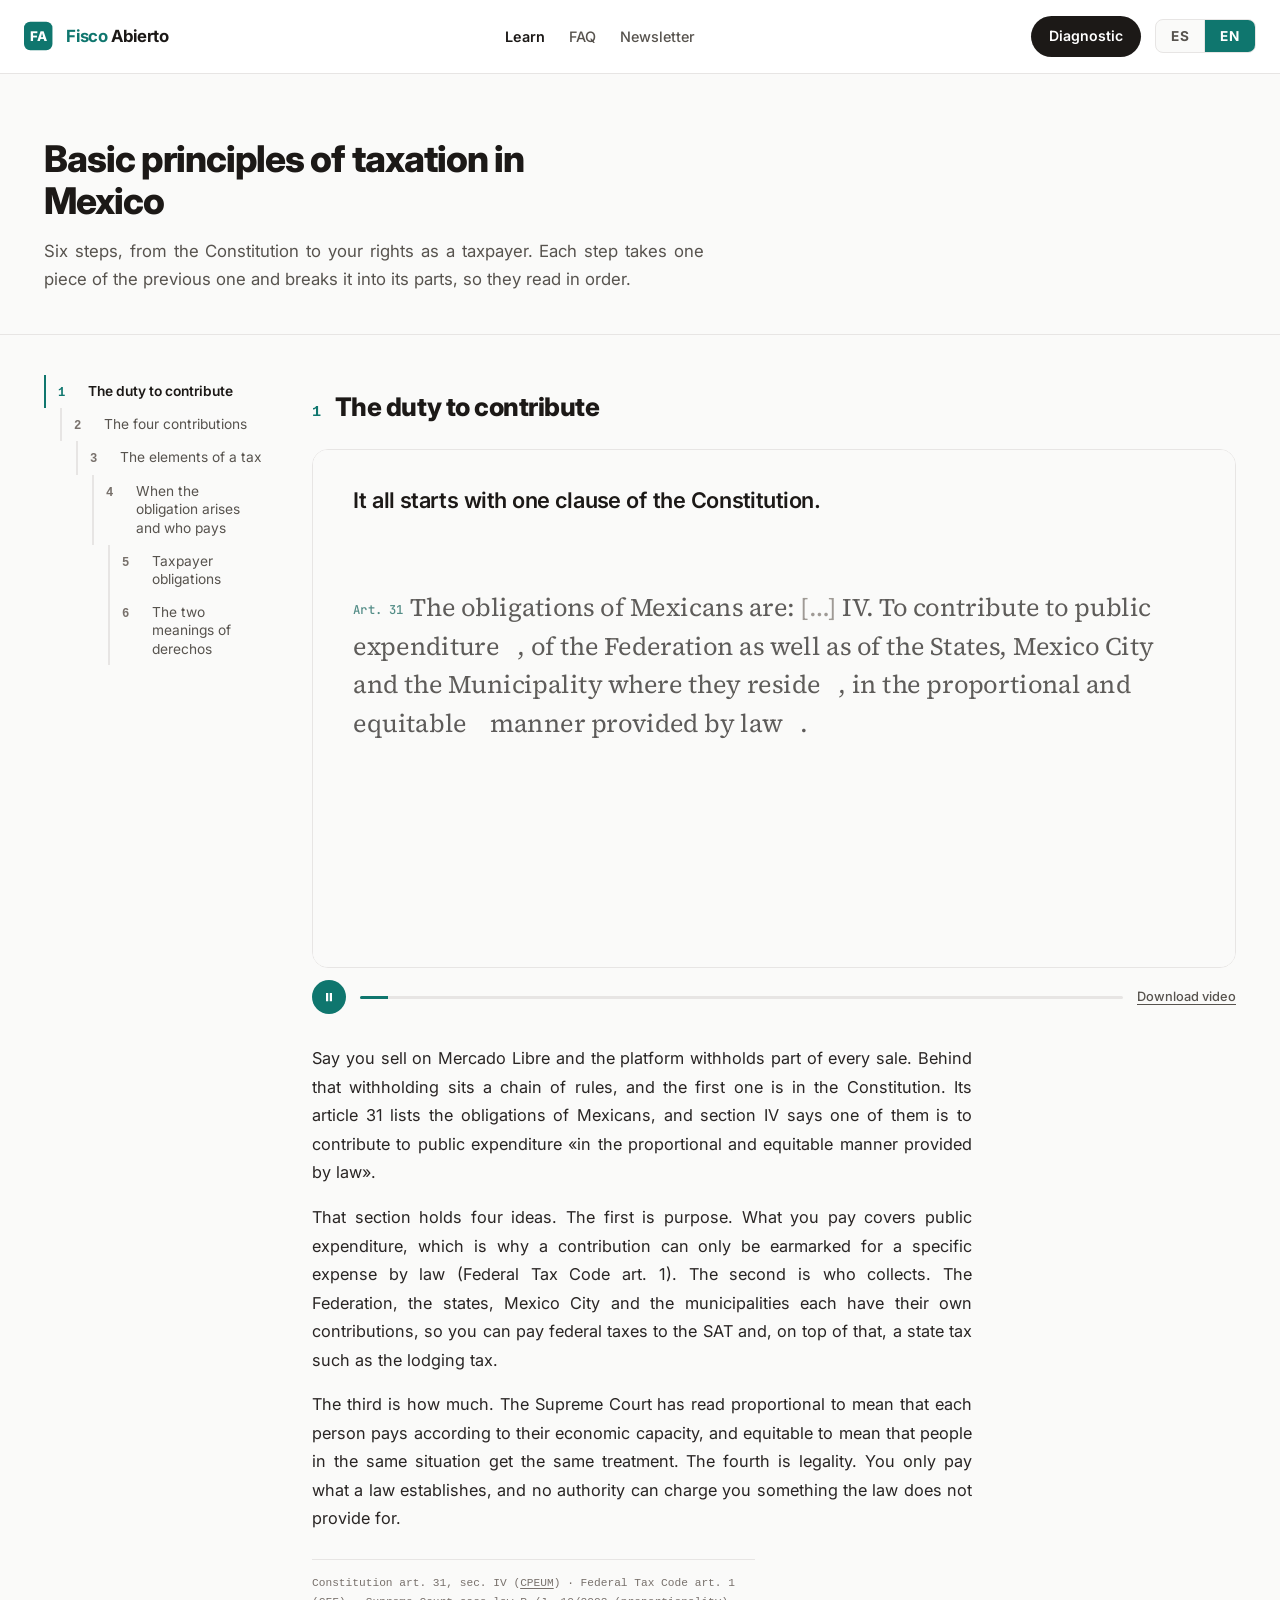
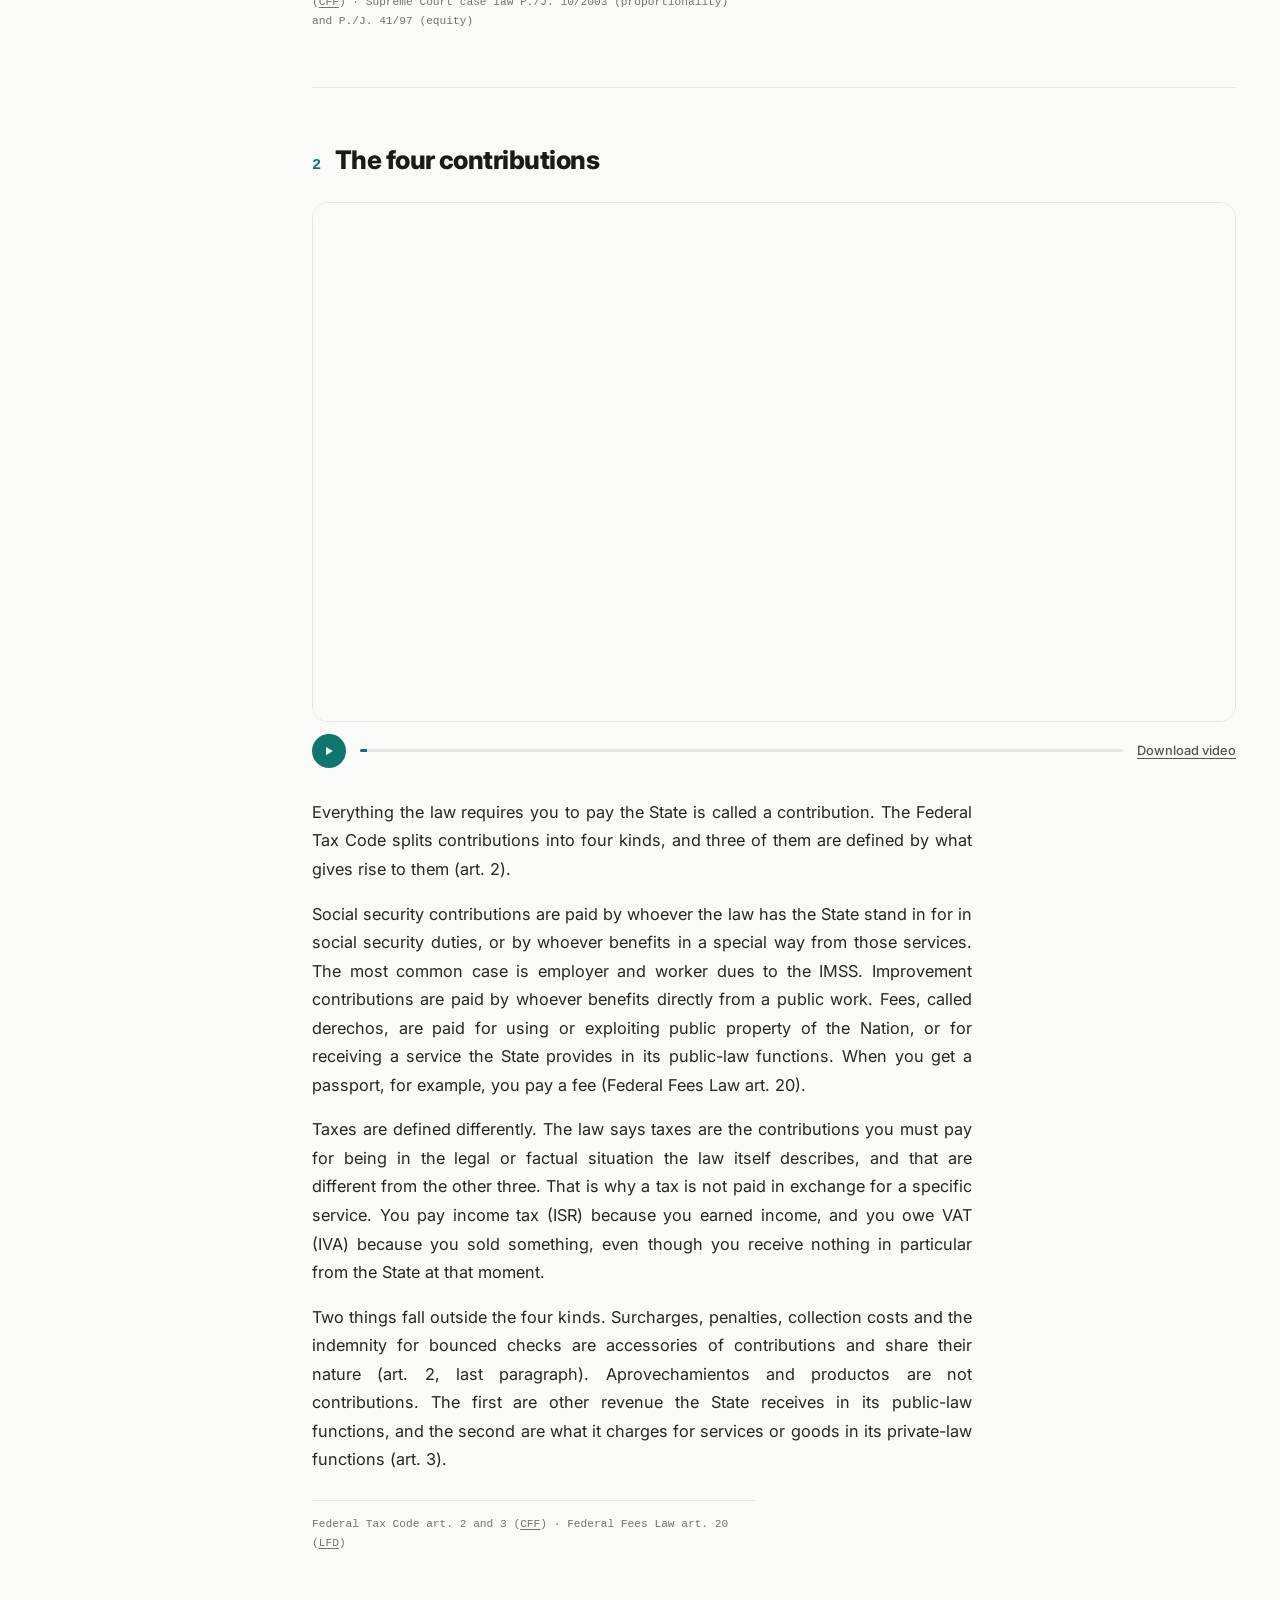
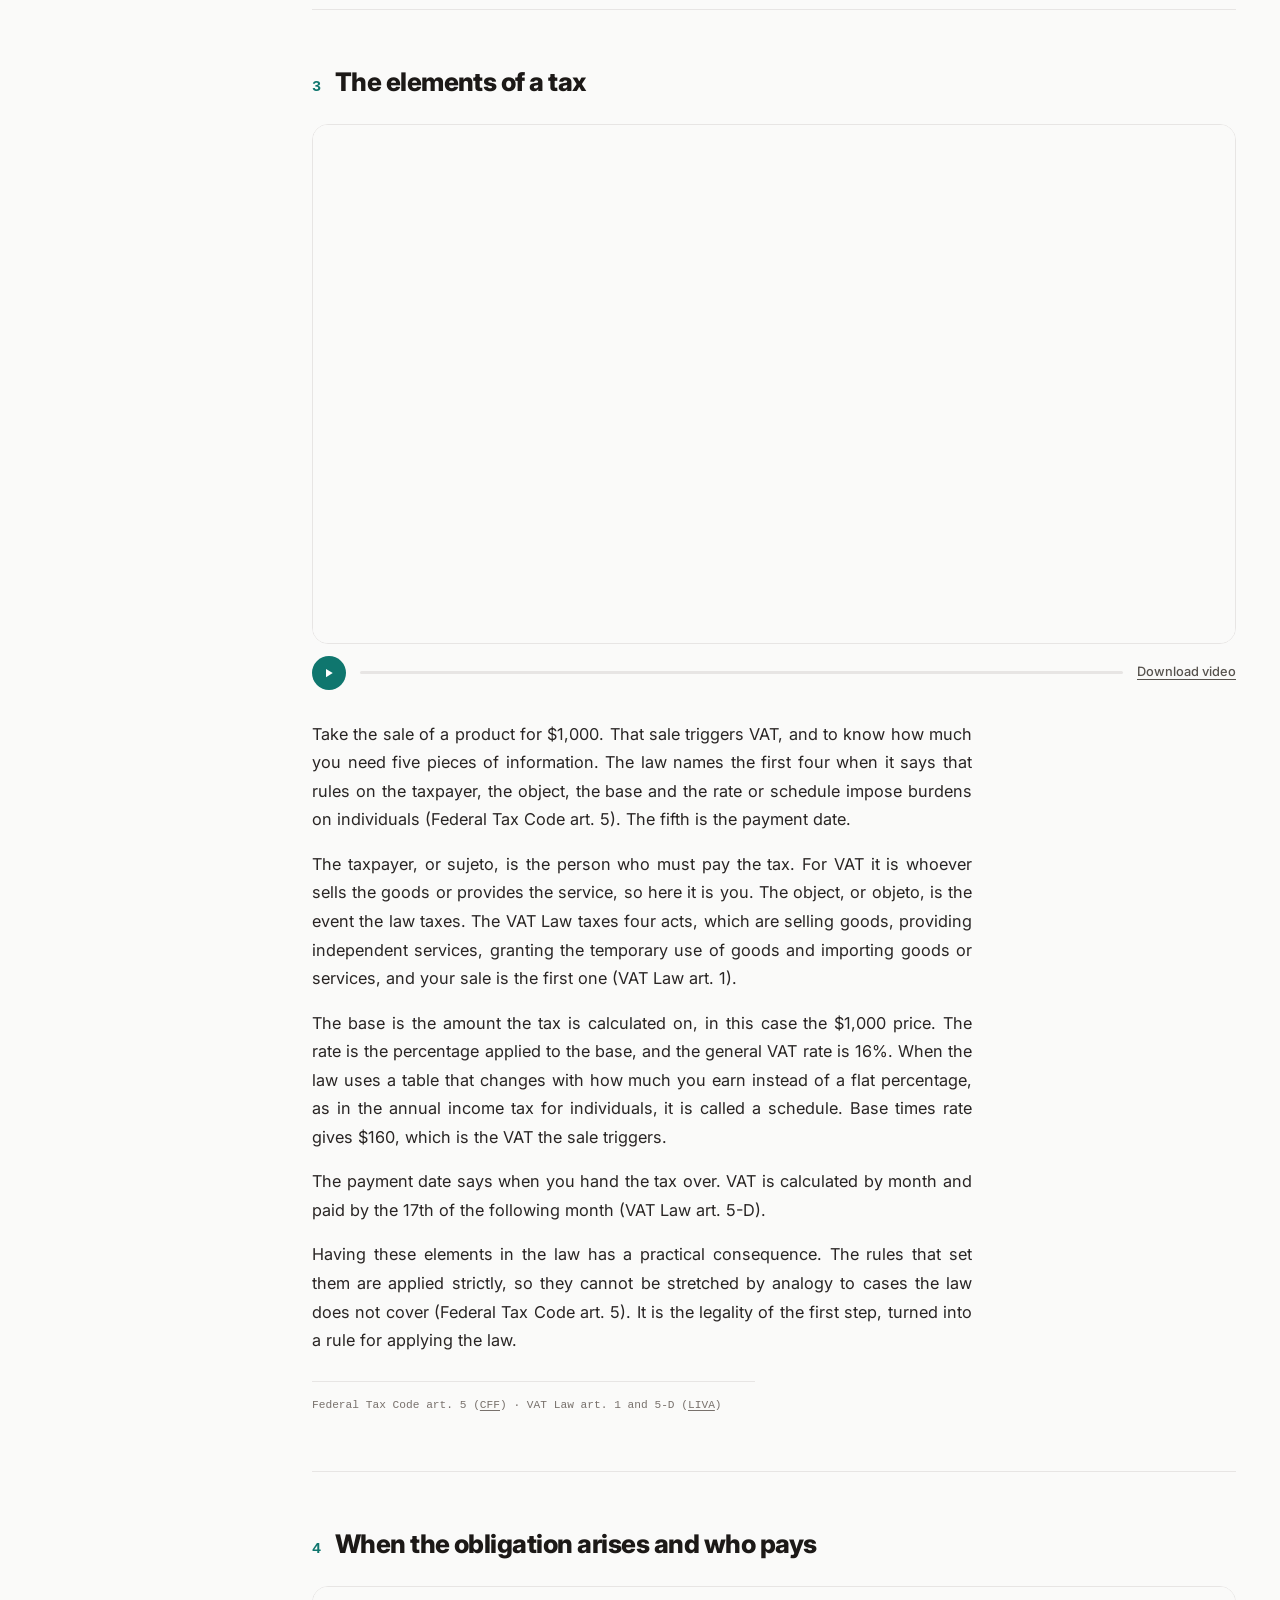
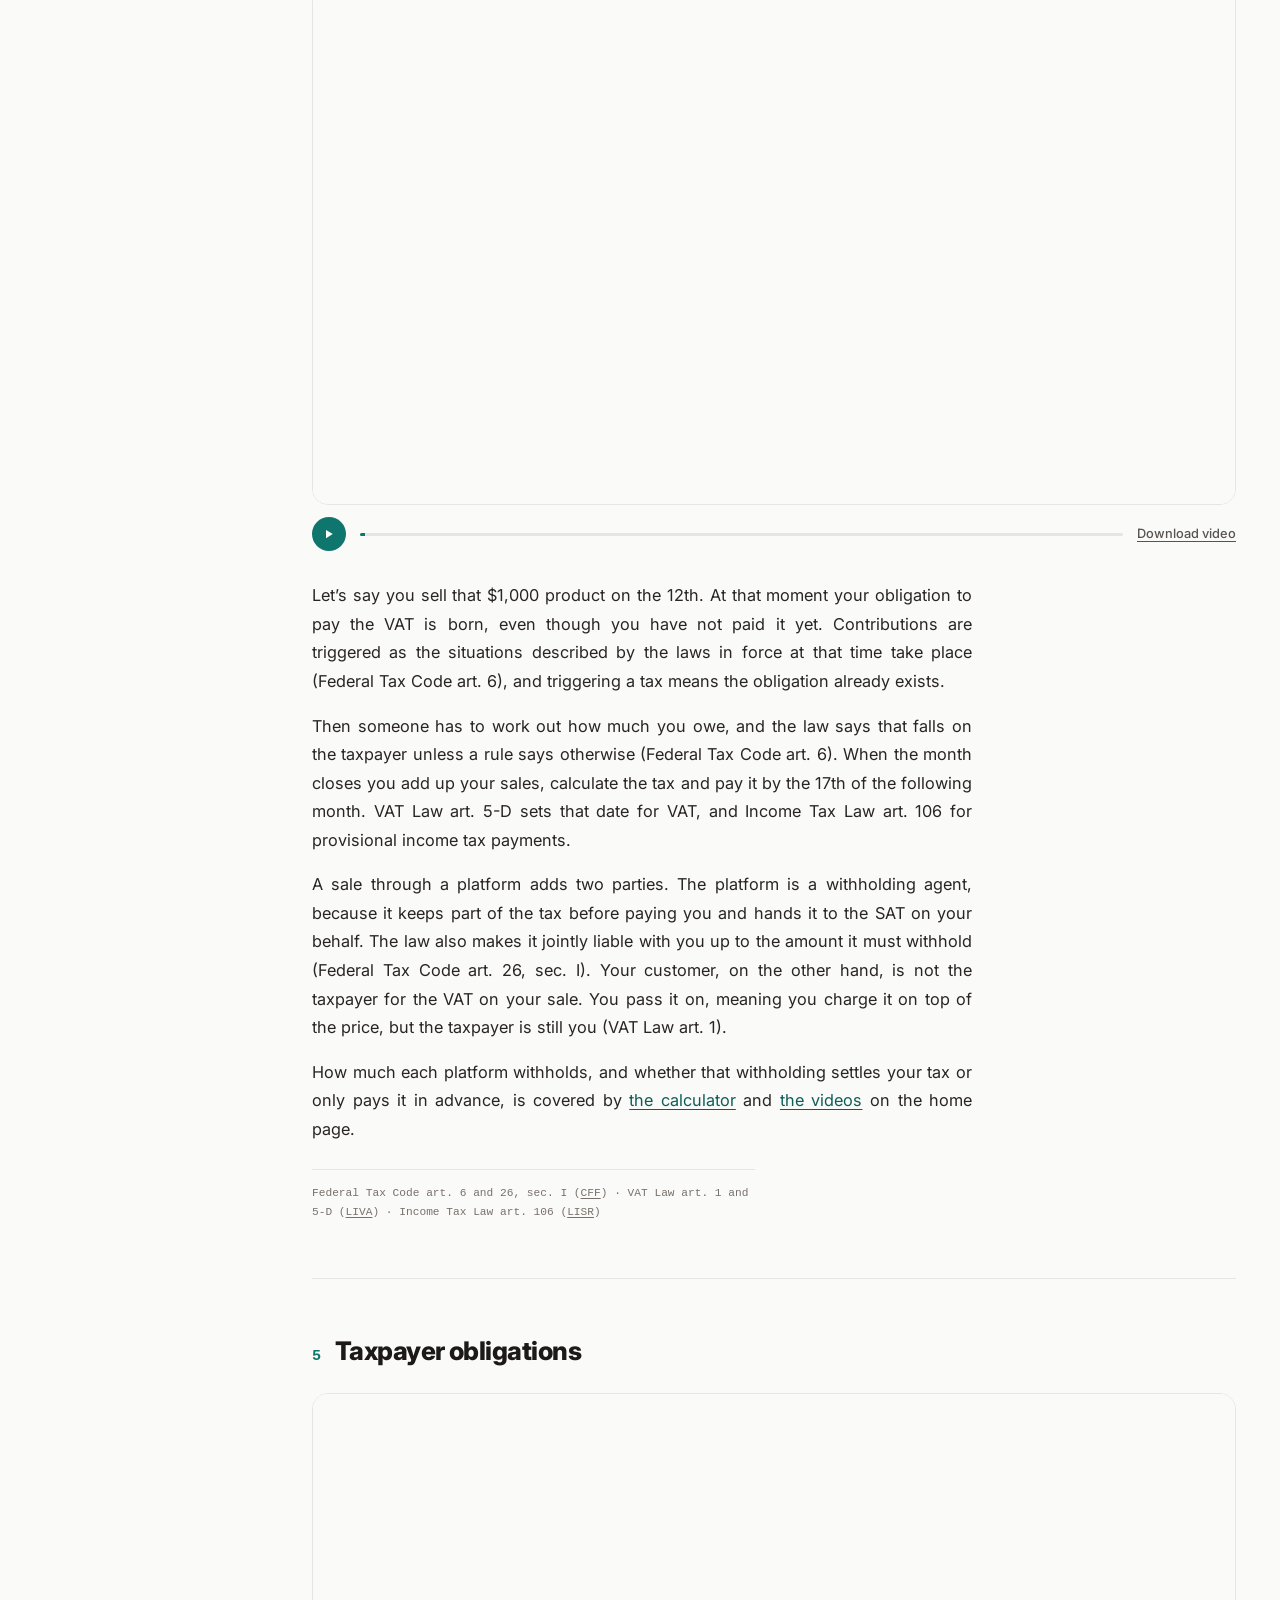
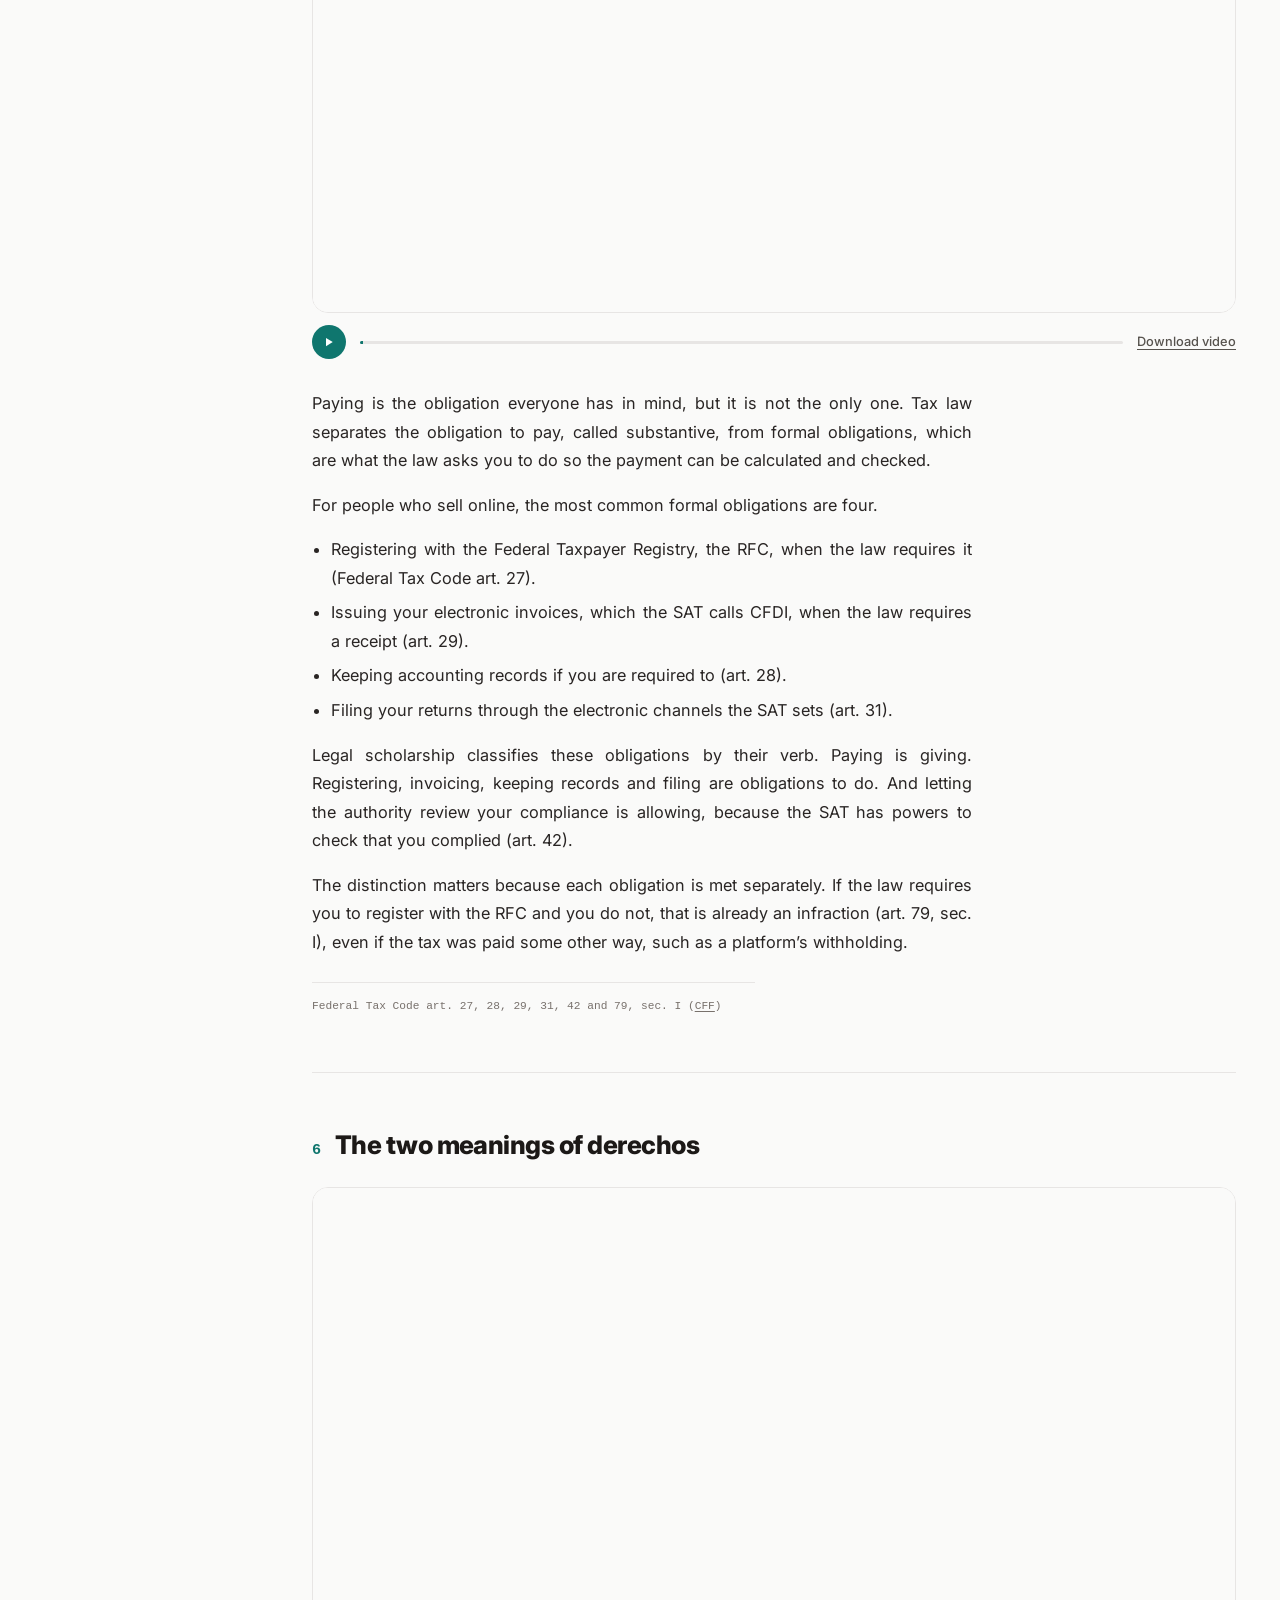
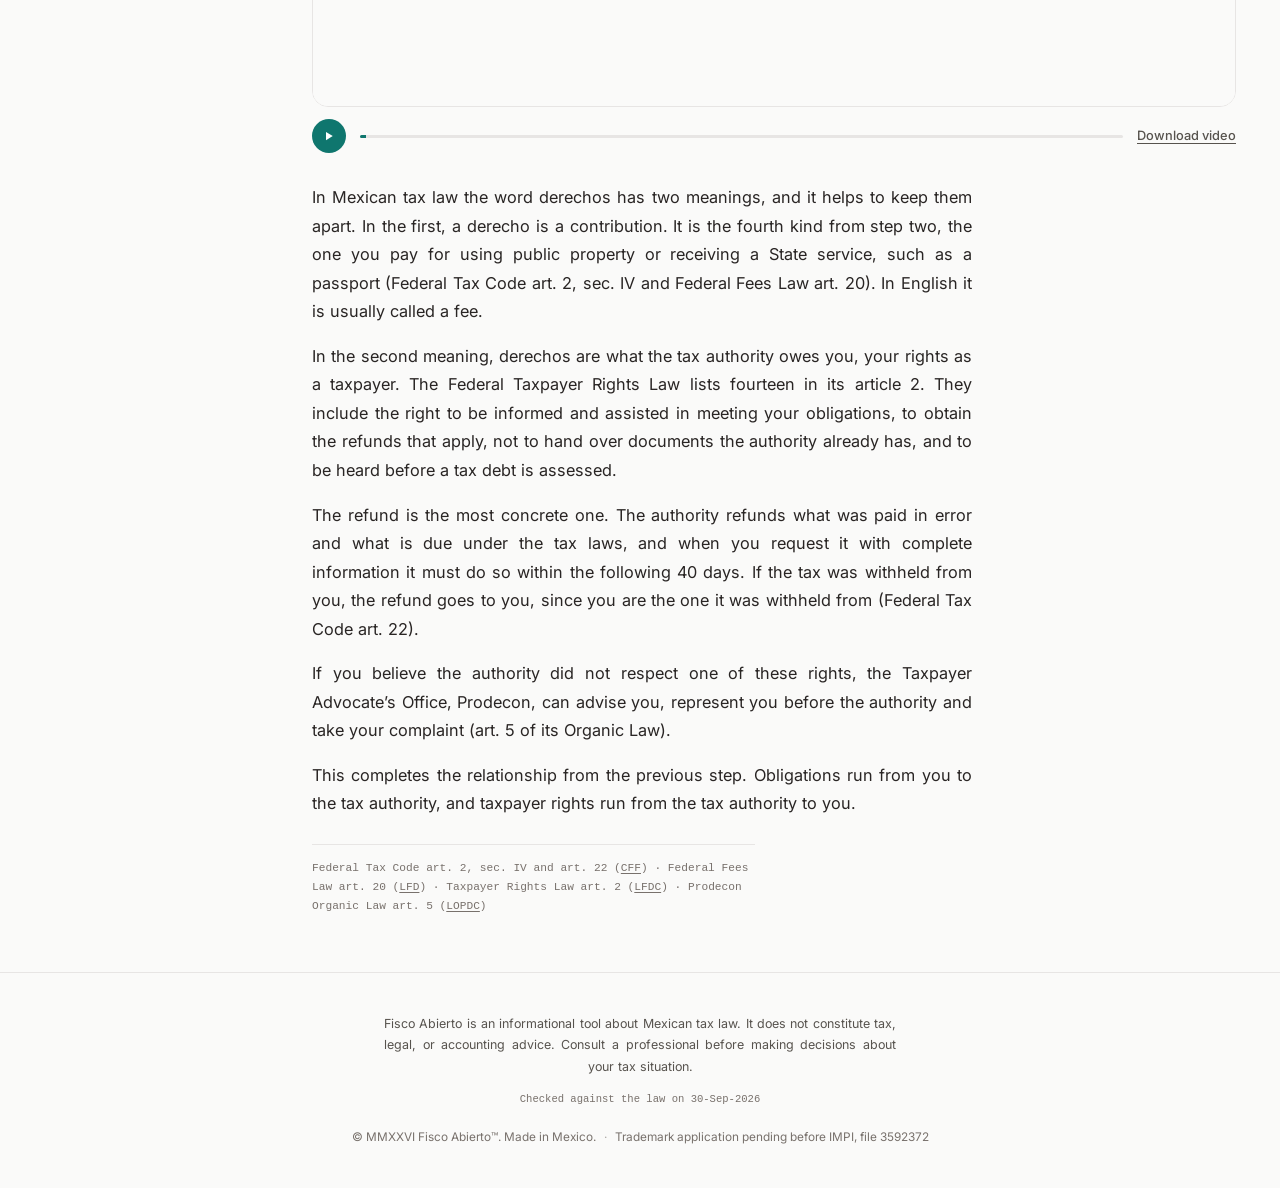
==== commit 1d720745: "Láminas de Aprende: arrancan al entrar en pantalla aunque su iframe cargue tarde, con movimiento red" ====
--- a/aprende/index.html
+++ b/aprende/index.html
@@ -79,7 +79,9 @@
            porque son las dos caras de la misma relación. */
         .ap-escalera { position: sticky; top: 96px; padding: 40px 0; }
         .ap-escalera ol { list-style: none; }
-        .ap-escalera li { position: relative; padding-left: calc(var(--nivel) * 16px); }
+        .ap-escalera li { position: relative; padding-left: calc(var(--nivel, 0) * 16px); }
+        .ap-escalera li[data-nivel="1"] { --nivel: 1; } .ap-escalera li[data-nivel="2"] { --nivel: 2; }
+        .ap-escalera li[data-nivel="3"] { --nivel: 3; } .ap-escalera li[data-nivel="4"] { --nivel: 4; }
         .ap-escalera a {
             display: grid; grid-template-columns: 22px 1fr; gap: 8px; align-items: baseline;
             padding: 7px 0 7px 12px; border-left: 2px solid var(--color-border);
@@ -213,12 +215,12 @@
 <div class="container ap-body">
     <nav class="ap-escalera" aria-label="Pasos" data-i18n-aria="ap.steps">
         <ol>
-            <li style="--nivel: 0"><a href="#p1"><span class="n">1</span><span data-i18n="p1.nav">El deber de contribuir</span></a></li>
-            <li style="--nivel: 1"><a href="#p2"><span class="n">2</span><span data-i18n="p2.nav">Las cuatro contribuciones</span></a></li>
-            <li style="--nivel: 2"><a href="#p3"><span class="n">3</span><span data-i18n="p3.nav">Los elementos de un impuesto</span></a></li>
-            <li style="--nivel: 3"><a href="#p4"><span class="n">4</span><span data-i18n="p4.nav">Cuándo nace la obligación y quién paga</span></a></li>
-            <li style="--nivel: 4"><a href="#p5"><span class="n">5</span><span data-i18n="p5.nav">Obligaciones del contribuyente</span></a></li>
-            <li style="--nivel: 4"><a href="#p6"><span class="n">6</span><span data-i18n="p6.nav">Los dos sentidos de «derechos»</span></a></li>
+            <li data-nivel="0"><a href="#p1"><span class="n">1</span><span data-i18n="p1.nav">El deber de contribuir</span></a></li>
+            <li data-nivel="1"><a href="#p2"><span class="n">2</span><span data-i18n="p2.nav">Las cuatro contribuciones</span></a></li>
+            <li data-nivel="2"><a href="#p3"><span class="n">3</span><span data-i18n="p3.nav">Los elementos de un impuesto</span></a></li>
+            <li data-nivel="3"><a href="#p4"><span class="n">4</span><span data-i18n="p4.nav">Cuándo nace la obligación y quién paga</span></a></li>
+            <li data-nivel="4"><a href="#p5"><span class="n">5</span><span data-i18n="p5.nav">Obligaciones del contribuyente</span></a></li>
+            <li data-nivel="4"><a href="#p6"><span class="n">6</span><span data-i18n="p6.nav">Los dos sentidos de «derechos»</span></a></li>
         </ol>
     </nav>
 
@@ -609,6 +611,12 @@
 // Cada lámina es una página de laminas/ en un iframe. La página no la dibuja:
 // le manda órdenes (play, pausa, final) y escucha su avance por postMessage.
 // La misma página, con ?modo=video, es la que render.js pasa a MP4.
+//
+// El iframe tiene carga diferida, así que la lámina puede entrar en pantalla
+// antes de estar lista para recibir órdenes. Por eso la página separa lo que
+// quiere (quiere) de lo que la lámina confirma (corre, jugada): una orden de
+// reproducir que llega antes de tiempo queda pendiente y se entrega en 'listo'.
+// Una lámina solo cuenta como vista cuando ella misma avisa que arrancó.
 (function () {
     var I = window.faIdioma;
     var movil = window.matchMedia('(max-width: 600px)');
@@ -618,23 +626,26 @@
             fig: fig, id: fig.dataset.lamina, video: fig.dataset.video,
             frame: fig.querySelector('iframe'), boton: fig.querySelector('.ap-play'),
             barra: fig.querySelector('.ap-fill'), descarga: fig.querySelector('.ap-dl'),
-            src: '', lista: false, vista: false, corre: false, fin: false, jugada: false, pausaScroll: false
+            src: '', lista: false, vista: false, quiere: false, corre: false, fin: false, jugada: false, pausaScroll: false
         };
     });
 
     function manda(l, orden) { if (l.lista && l.frame.contentWindow) l.frame.contentWindow.postMessage({ faControl: orden }, '*'); }
-    function boton(l, estado) {
+    // Repetir solo después de verla correr. El diagrama completo sin haberla
+    // visto (movimiento reducido) muestra Reproducir, como un póster.
+    function pinta(l) {
+        var estado = l.quiere ? 'pause' : (l.fin && l.jugada) ? 'replay' : 'play';
         l.boton.dataset.estado = estado;
         l.boton.setAttribute('aria-label', I.t(estado === 'pause' ? 'ap.pause' : estado === 'replay' ? 'ap.replay' : 'ap.play'));
     }
+    function play(l) { l.quiere = true; l.pausaScroll = false; manda(l, 'play'); pinta(l); }
+    function pausa(l, porScroll) { l.quiere = false; l.pausaScroll = porScroll; manda(l, 'pausa'); pinta(l); }
     function cargar(l) {
         var src = 'laminas/' + l.id + '.html?lang=' + I.actual() + (movil.matches ? '&fmt=m' : '');
         l.descarga.setAttribute('href', 'videos/' + l.video + '-' + I.actual() + (movil.matches ? '-m' : '') + '.mp4');
-        boton(l, l.corre ? 'pause' : l.fin ? 'replay' : 'play');
-        if (src === l.src) return;
-        l.src = src; l.lista = false; l.frame.setAttribute('src', src);
+        if (src !== l.src) { l.src = src; l.lista = false; l.corre = false; l.frame.setAttribute('src', src); }
+        pinta(l);
     }
-    function play(l) { l.jugada = true; l.pausaScroll = false; manda(l, 'play'); }
 
     window.addEventListener('message', function (e) {
         var d = e.data; if (!d || !d.faLamina) return;
@@ -642,26 +653,30 @@
         if (!l) return;
         if (d.tipo === 'listo') {
             l.lista = true;
-            // Recién cargada: con movimiento reducido o si ya se vio (cambio de
-            // idioma o de formato), queda en el diagrama completo.
-            if (reducido.matches || (l.jugada && !l.corre)) manda(l, 'final');
-            else if (l.corre || l.vista) play(l);
+            // Recién cargada: si había una orden pendiente, arranca. Si no, con
+            // movimiento reducido o si ya se vio (cambio de idioma o de
+            // formato), queda en el diagrama completo.
+            if (l.quiere) manda(l, 'play');
+            else if (reducido.matches || l.jugada) manda(l, 'final');
+        } else if (d.tipo === 'baja') {
+            var destino = document.getElementById(d.a);
+            if (destino) destino.scrollIntoView({ behavior: reducido.matches ? 'auto' : 'smooth' });
+        } else if (!l.lista) {
+            // Avance de un documento que se está yendo o de la lámina antes de
+            // decir 'listo': la página decide en 'listo', no aquí.
+            return;
         } else if (d.tipo === 't') {
             l.barra.style.width = (100 * d.t / d.fin) + '%';
         } else if (d.tipo === 'estado' || d.tipo === 'fin') {
-            l.corre = d.corre; l.fin = d.tipo === 'fin';
-            if (l.fin) l.barra.style.width = '100%';
-            boton(l, l.corre ? 'pause' : l.fin ? 'replay' : 'play');
-        } else if (d.tipo === 'baja') {
-            var destino = document.getElementById(d.a);
-            if (destino) destino.scrollIntoView({ behavior: reducido.matches ? 'auto' : 'smooth' });
+            l.corre = d.corre; l.quiere = d.corre; l.fin = d.tipo === 'fin';
+            if (d.corre) l.jugada = true;
+            if (l.fin) l.barra.style.width = l.jugada ? '100%' : '0';
+            pinta(l);
         }
     });
 
     laminas.forEach(function (l) {
-        l.boton.addEventListener('click', function () {
-            if (l.corre) { l.pausaScroll = false; manda(l, 'pausa'); } else play(l);
-        });
+        l.boton.addEventListener('click', function () { if (l.quiere) pausa(l, false); else play(l); });
         cargar(l);
     });
 
@@ -673,8 +688,8 @@
                 var l = laminas.filter(function (x) { return x.fig === e.target; })[0];
                 l.vista = e.isIntersecting;
                 if (reducido.matches) return;
-                if (l.vista && (!l.jugada || l.pausaScroll)) play(l);
-                else if (!l.vista && l.corre) { l.pausaScroll = true; manda(l, 'pausa'); }
+                if (l.vista && !l.quiere && (!l.jugada || l.pausaScroll)) play(l);
+                else if (!l.vista && l.quiere) pausa(l, true);
             });
         }, { threshold: 0.55 });
         laminas.forEach(function (l) { io.observe(l.fig); });
